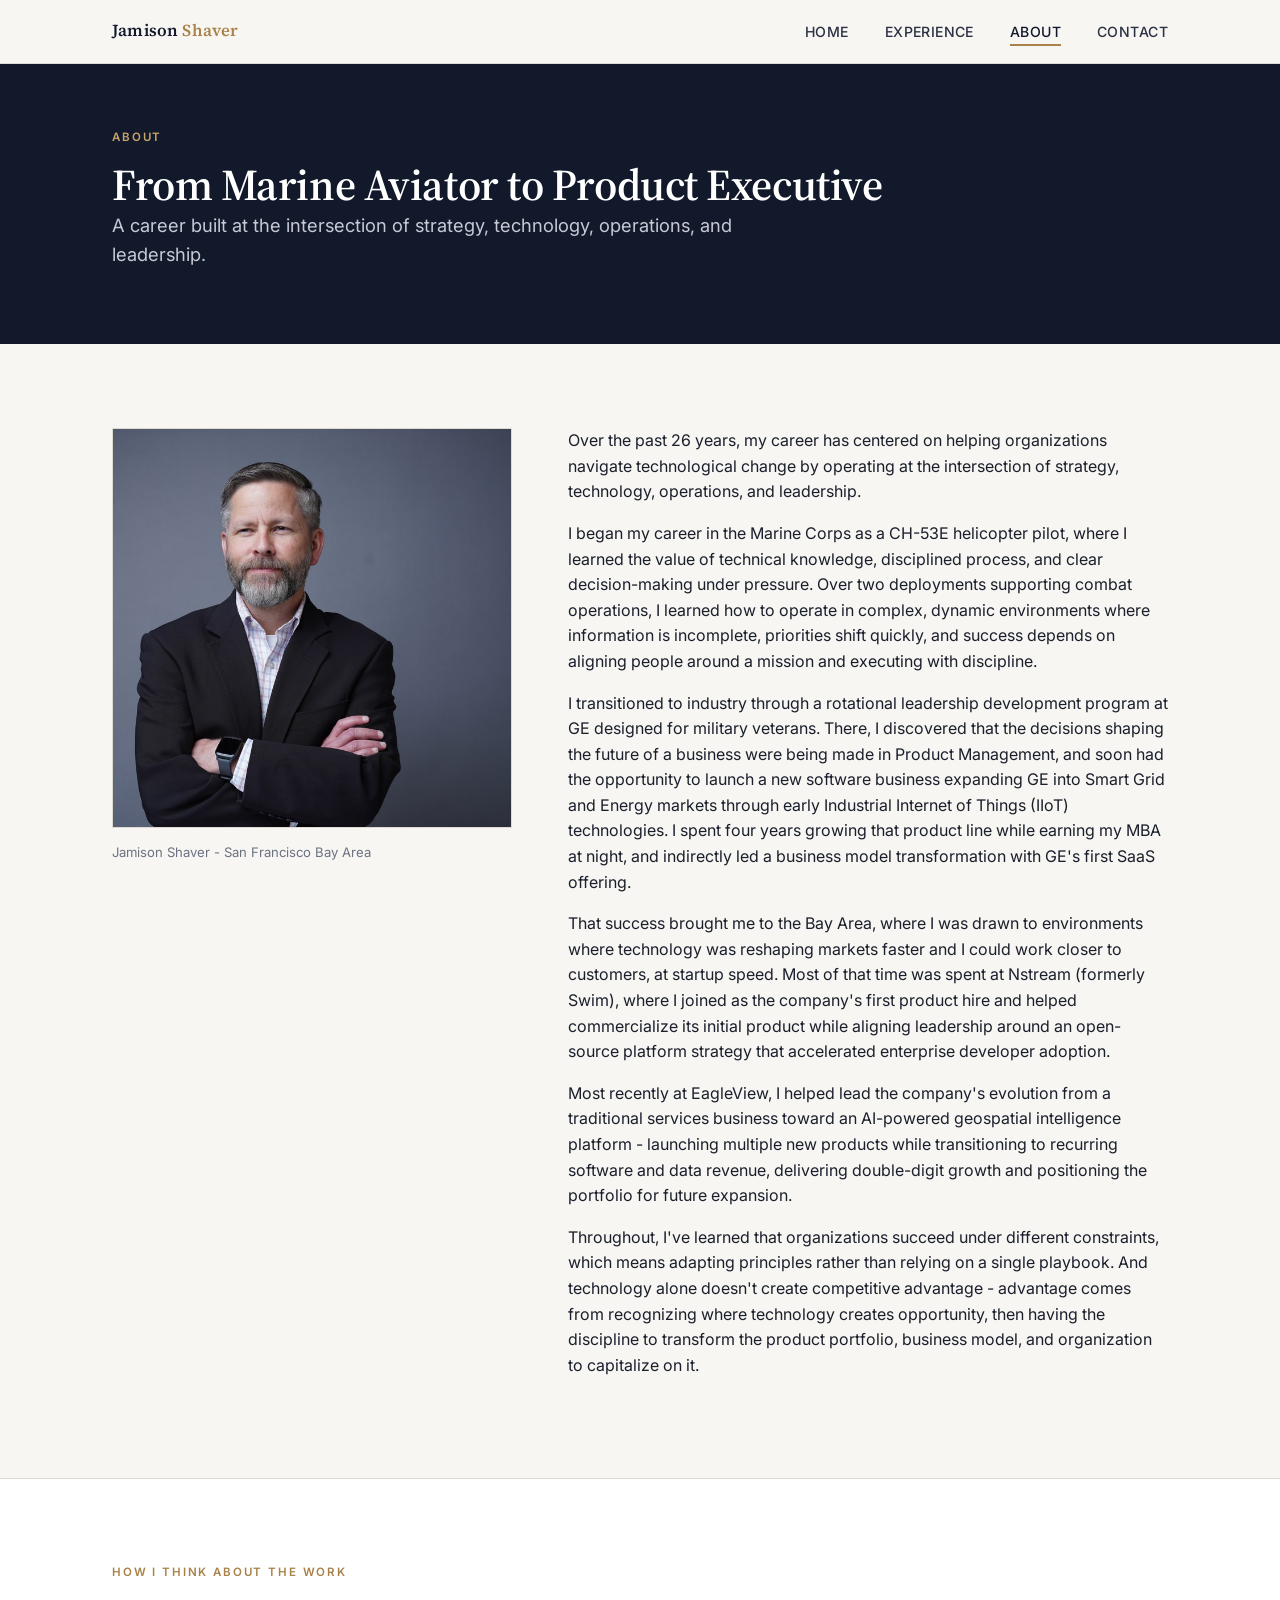
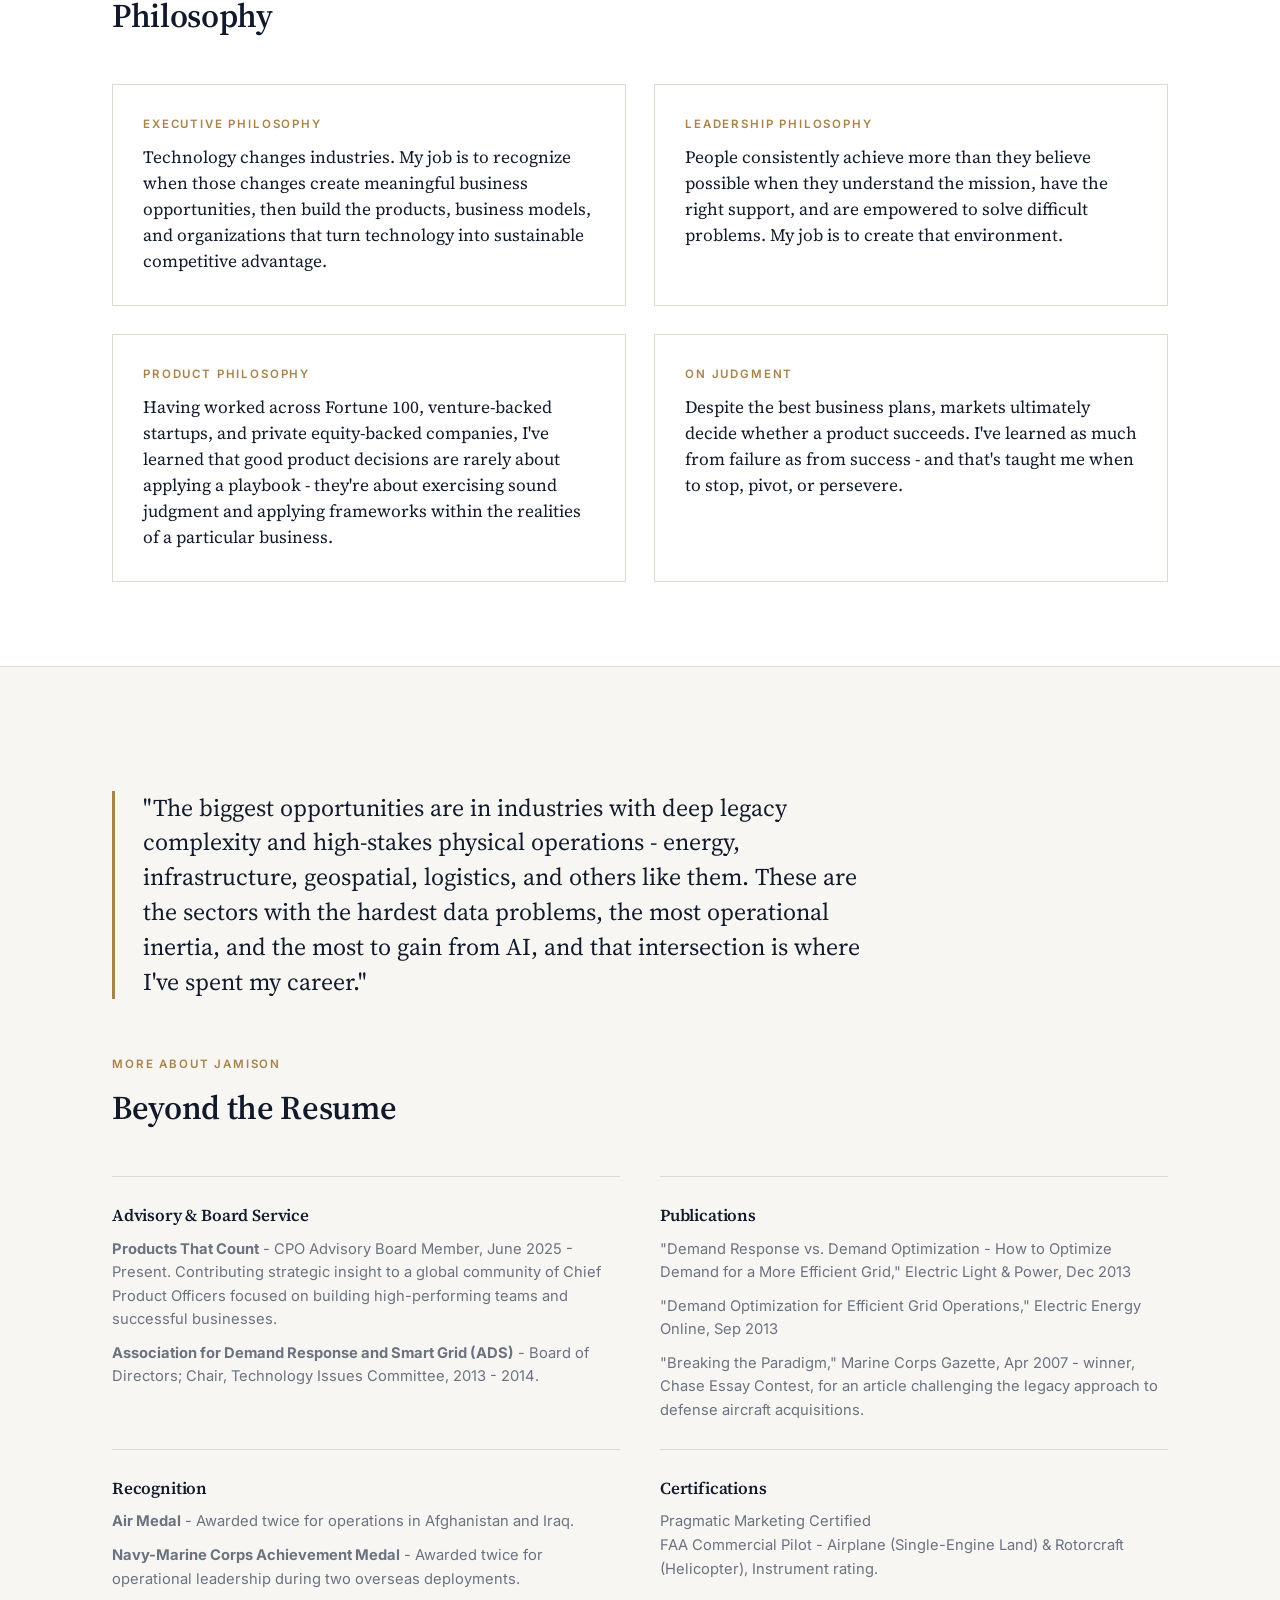
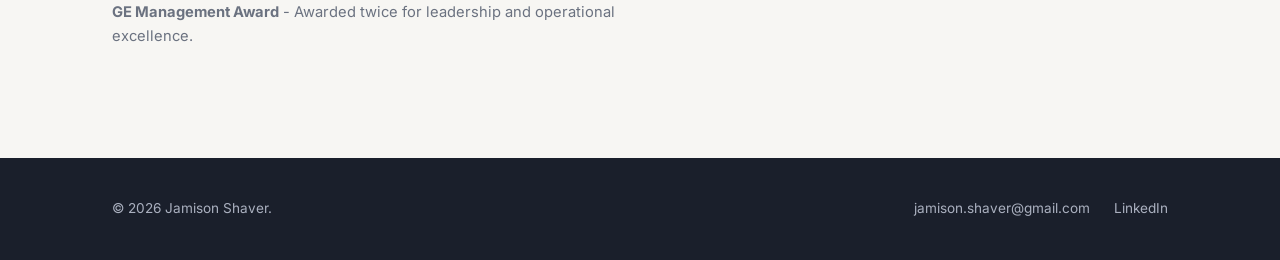
==== about.html @ fdc3ffa1 "Content fixes: publications spacing, recognition split, dash cleanup, mobile/tablet spacing" ====
<!DOCTYPE html>
<html lang="en">
<head>
<meta charset="UTF-8" />
<meta name="viewport" content="width=device-width, initial-scale=1.0" />
<title>About - Jamison Shaver</title>
<meta name="description" content="From Marine Aviator to Product Executive - Jamison Shaver's approach to leadership, product, and navigating technology-driven change." />
<link rel="preconnect" href="https://fonts.googleapis.com">
<link rel="preconnect" href="https://fonts.gstatic.com" crossorigin>
<link href="https://fonts.googleapis.com/css2?family=Inter:wght@400;500;600;700&family=Source+Serif+4:wght@500;600;700&display=swap" rel="stylesheet">
<link rel="stylesheet" href="assets/css/style.css?v=11" />
<link rel="icon" type="image/svg+xml" href="assets/img/favicon.svg" />
<meta property="og:title" content="About - Jamison Shaver" />
<meta property="og:description" content="From Marine Aviator to Product Executive - Jamison Shaver's approach to leadership, product, and navigating technology-driven change." />
<meta property="og:image" content="assets/img/headshot-square.jpg" />
<meta property="og:type" content="website" />
<style>
  .about-grid { display: grid; grid-template-columns: 0.8fr 1.2fr; gap: 56px; align-items: start; }
  .about-photo img { border: 1px solid var(--line); }
  .about-photo .cap { font-size: 0.82rem; color: var(--muted); margin-top: 14px; }
  @media (max-width: 880px) {
    .about-grid { grid-template-columns: 1fr; gap: 32px; }
    .about-photo { max-width: 320px; margin: 0 auto; }
  }
</style>
</head>
<body>

<header class="site-header">
  <nav class="nav">
    <a class="nav-brand" href="index.html">Jamison <span>Shaver</span></a>
    <ul class="nav-links">
      <li><a href="index.html">Home</a></li>
      <li><a href="experience.html">Experience</a></li>
      <li><a href="about.html" class="active">About</a></li>
      <li><a href="contact.html">Contact</a></li>
    </ul>
    <button class="nav-toggle" aria-label="Toggle menu"><span></span><span></span><span></span></button>
  </nav>
</header>

<section class="page-hero">
  <div class="wrap">
    <span class="eyebrow">About</span>
    <h1>From Marine Aviator to Product Executive</h1>
    <p class="lede">A career built at the intersection of strategy, technology, operations, and leadership.</p>
  </div>
</section>

<section>
  <div class="wrap">
    <div class="about-grid">
      <div class="about-photo">
        <img src="assets/img/headshot-square.jpg" alt="Portrait of Jamison Shaver" />
        <p class="cap">Jamison Shaver - San Francisco Bay Area</p>
      </div>
      <div class="prose">
        <p>Over the past 26 years, my career has centered on helping organizations navigate technological change by operating at the intersection of strategy, technology, operations, and leadership.</p>
        <p>I began my career in the Marine Corps as a CH-53E helicopter pilot, where I learned the value of technical knowledge, disciplined process, and clear decision-making under pressure. Over two deployments supporting combat operations, I learned how to operate in complex, dynamic environments where information is incomplete, priorities shift quickly, and success depends on aligning people around a mission and executing with discipline.</p>
        <p>I transitioned to industry through a rotational leadership development program at GE designed for military veterans. There, I discovered that the decisions shaping the future of a business were being made in Product Management, and soon had the opportunity to launch a new software business expanding GE into Smart Grid and Energy markets through early Industrial Internet of Things (IIoT) technologies. I spent four years growing that product line while earning my MBA at night, and indirectly led a business model transformation with GE's first SaaS offering.</p>
        <p>That success brought me to the Bay Area, where I was drawn to environments where technology was reshaping markets faster and I could work closer to customers, at startup speed. Most of that time was spent at Nstream (formerly Swim), where I joined as the company's first product hire and helped commercialize its initial product while aligning leadership around an open-source platform strategy that accelerated enterprise developer adoption.</p>
        <p>Most recently at EagleView, I helped lead the company's evolution from a traditional services business toward an AI-powered geospatial intelligence platform - launching multiple new products while transitioning to recurring software and data revenue, delivering double-digit growth and positioning the portfolio for future expansion.</p>
        <p>Throughout, I've learned that organizations succeed under different constraints, which means adapting principles rather than relying on a single playbook. And technology alone doesn't create competitive advantage - advantage comes from recognizing where technology creates opportunity, then having the discipline to transform the product portfolio, business model, and organization to capitalize on it.</p>
      </div>
    </div>
  </div>
</section>

<section class="section-alt">
  <div class="wrap">
    <div class="section-head">
      <span class="eyebrow">How I Think About the Work</span>
      <h2>Philosophy</h2>
    </div>
    <div class="philosophy-grid">
      <div class="phil-card">
        <span class="eyebrow">Executive Philosophy</span>
        <p>Technology changes industries. My job is to recognize when those changes create meaningful business opportunities, then build the products, business models, and organizations that turn technology into sustainable competitive advantage.</p>
      </div>
      <div class="phil-card">
        <span class="eyebrow">Leadership Philosophy</span>
        <p>People consistently achieve more than they believe possible when they understand the mission, have the right support, and are empowered to solve difficult problems. My job is to create that environment.</p>
      </div>
      <div class="phil-card">
        <span class="eyebrow">Product Philosophy</span>
        <p>Having worked across Fortune 100, venture-backed startups, and private equity-backed companies, I've learned that good product decisions are rarely about applying a playbook - they're about exercising sound judgment and applying frameworks within the realities of a particular business.</p>
      </div>
      <div class="phil-card">
        <span class="eyebrow">On Judgment</span>
        <p>Despite the best business plans, markets ultimately decide whether a product succeeds. I've learned as much from failure as from success - and that's taught me when to stop, pivot, or persevere.</p>
      </div>
    </div>
  </div>
</section>

<section>
  <div class="wrap">
    <div class="pull-quote">
      "The biggest opportunities are in industries with deep legacy complexity and high-stakes physical operations - energy, infrastructure, geospatial, logistics, and others like them. These are the sectors with the hardest data problems, the most operational inertia, and the most to gain from AI, and that intersection is where I've spent my career."
    </div>

    <div class="section-head" style="margin-top: 56px;">
      <span class="eyebrow">More About Jamison</span>
      <h2>Beyond the Resume</h2>
    </div>
    <div class="beyond-grid">
      <div class="beyond-item">
        <h4>Advisory &amp; Board Service</h4>
        <p><strong>Products That Count</strong> - CPO Advisory Board Member, June 2025 - Present. Contributing strategic insight to a global community of Chief Product Officers focused on building high-performing teams and successful businesses.</p>
        <p><strong>Association for Demand Response and Smart Grid (ADS)</strong> - Board of Directors; Chair, Technology Issues Committee, 2013 - 2014.</p>
      </div>
      <div class="beyond-item">
        <h4>Publications</h4>
        <p>"Demand Response vs. Demand Optimization - How to Optimize Demand for a More Efficient Grid," Electric Light &amp; Power, Dec 2013</p>
        <p>"Demand Optimization for Efficient Grid Operations," Electric Energy Online, Sep 2013</p>
        <p>"Breaking the Paradigm," Marine Corps Gazette, Apr 2007 - winner, Chase Essay Contest, for an article challenging the legacy approach to defense aircraft acquisitions.</p>
      </div>
      <div class="beyond-item">
        <h4>Recognition</h4>
        <p><strong>Air Medal</strong> - Awarded twice for operations in Afghanistan and Iraq.</p>
        <p><strong>Navy-Marine Corps Achievement Medal</strong> - Awarded twice for operational leadership during two overseas deployments.</p>
        <p><strong>GE Management Award</strong> - Awarded twice for leadership and operational excellence.</p>
      </div>
      <div class="beyond-item">
        <h4>Certifications</h4>
        <p>Pragmatic Marketing Certified<br/>FAA Commercial Pilot - Airplane (Single-Engine Land) &amp; Rotorcraft (Helicopter), Instrument rating.</p>
      </div>
    </div>
  </div>
</section>

<footer>
  <div class="wrap footer-row">
    <div>© 2026 Jamison Shaver.</div>
    <div class="footer-links">
      <a href="mailto:jamison.shaver@gmail.com">jamison.shaver@gmail.com</a>
      <a href="https://www.linkedin.com/in/jamisonshaver/" target="_blank" rel="noopener">LinkedIn</a>
    </div>
  </div>
</footer>

<script src="assets/js/main.js"></script>
</body>
</html>
---- assets/css/style.css ----
/* ===========================================================
   Jamison Shaver — Executive Site
   Style: executive minimal — navy/charcoal, gold accent
   =========================================================== */

:root {
  --navy: #11192b;
  --navy-2: #1b2640;
  --charcoal: #2b3142;
  --ink: #1a1f2b;
  --paper: #f7f6f3;
  --paper-2: #efede7;
  --line: #dedad2;
  --gold: #a9824a;
  --gold-light: #c9a36a;
  --muted: #6b7280;
  --white: #ffffff;

  --serif: "Source Serif 4", Georgia, "Times New Roman", serif;
  --sans: "Inter", -apple-system, BlinkMacSystemFont, "Segoe UI", Helvetica, Arial, sans-serif;

  --maxw: 1120px;
}

* { box-sizing: border-box; }
html { scroll-behavior: smooth; }

body {
  margin: 0;
  font-family: var(--sans);
  color: var(--ink);
  background: var(--paper);
  line-height: 1.6;
  -webkit-font-smoothing: antialiased;
}

img { max-width: 100%; display: block; }

a { color: inherit; text-decoration: none; }

.wrap {
  max-width: var(--maxw);
  margin: 0 auto;
  padding: 0 32px;
}

h1, h2, h3, h4 {
  font-family: var(--serif);
  font-weight: 600;
  margin: 0;
  letter-spacing: -0.01em;
  color: var(--navy);
}

h1 { font-size: clamp(2rem, 4.2vw, 2.75rem); line-height: 1.15; }
h2 { font-size: clamp(1.6rem, 2.6vw, 2.1rem); line-height: 1.2; }
h3 { font-size: 1.25rem; line-height: 1.3; }

p { margin: 0 0 1em; color: var(--ink); }

.eyebrow {
  font-family: var(--sans);
  font-size: 0.72rem;
  letter-spacing: 0.16em;
  text-transform: uppercase;
  color: var(--gold);
  font-weight: 600;
  margin-bottom: 14px;
  display: block;
}

.lede {
  font-size: 1.15rem;
  color: var(--muted);
  max-width: 640px;
}

/* ---------- Header / Nav ---------- */
.site-header {
  position: sticky;
  top: 0;
  z-index: 50;
  background: rgba(247, 246, 243, 0.92);
  backdrop-filter: saturate(180%) blur(10px);
  border-bottom: 1px solid var(--line);
}

.nav {
  display: flex;
  align-items: center;
  justify-content: space-between;
  padding: 18px 32px;
  max-width: var(--maxw);
  margin: 0 auto;
}

.nav-brand {
  font-family: var(--serif);
  font-weight: 600;
  font-size: 1.05rem;
  color: var(--navy);
  letter-spacing: 0.01em;
}

.nav-brand span { color: var(--gold); }

.nav-links {
  display: flex;
  gap: 36px;
  list-style: none;
  margin: 0;
  padding: 0;
}

.nav-links a {
  font-size: 0.88rem;
  letter-spacing: 0.03em;
  text-transform: uppercase;
  color: var(--charcoal);
  font-weight: 500;
  padding-bottom: 4px;
  border-bottom: 2px solid transparent;
  transition: border-color 0.2s, color 0.2s;
}

.nav-links a:hover,
.nav-links a.active {
  color: var(--navy);
  border-bottom-color: var(--gold);
}

.nav-toggle {
  display: none;
  background: none;
  border: none;
  cursor: pointer;
  padding: 6px;
}
.nav-toggle span {
  display: block;
  width: 22px;
  height: 2px;
  background: var(--navy);
  margin: 5px 0;
}

/* ---------- Buttons ---------- */
.btn {
  display: inline-flex;
  align-items: center;
  gap: 8px;
  padding: 13px 26px;
  font-size: 0.88rem;
  font-weight: 600;
  letter-spacing: 0.02em;
  border-radius: 2px;
  border: 1px solid transparent;
  cursor: pointer;
  transition: all 0.2s ease;
}

.btn-primary {
  background: var(--navy);
  color: var(--white);
}
.btn-primary:hover { background: var(--gold); color: var(--navy); }

.btn-ghost {
  background: transparent;
  color: var(--navy);
  border-color: var(--navy);
}
.btn-ghost:hover { background: var(--navy); color: var(--white); }

/* on navy backgrounds (hero, contact-hero), ghost buttons need light text to stay readable */
.hero-copy .btn-ghost {
  color: var(--white);
  border-color: transparent;
}
.hero-copy .btn-ghost:hover {
  background: var(--gold);
  color: var(--navy);
  border-color: var(--gold);
}

.btn-row { display: flex; gap: 16px; flex-wrap: wrap; margin-top: 28px; }

/* ---------- Hero (home) ---------- */
.hero {
  background: var(--navy);
  color: var(--white);
  overflow: hidden;
  padding: 0;
}

.hero .wrap {
  display: grid;
  grid-template-columns: 1.1fr 0.9fr;
  align-items: start;
  gap: 40px;
  padding-top: 64px;
  padding-bottom: 0;
}

.hero-copy h1 { color: var(--white); }
.hero-copy .eyebrow {
  color: var(--gold-light);
  font-size: 1.15rem;
  letter-spacing: 0.2em;
  font-weight: 700;
  padding-bottom: 16px;
  margin-bottom: 20px;
  border-bottom: 3px solid var(--gold);
  display: inline-block;
}
.hero-copy .lede { color: #c7cad6; }

.hero-title-line {
  font-family: var(--sans);
  font-size: 1.05rem;
  font-weight: 500;
  color: #dfe1e8;
  margin-top: 16px;
  margin-bottom: 22px;
}

.hero-photo {
  text-align: center;
  position: relative;
}
.hero-photo img {
  margin: 0 auto;
  max-height: 560px;
  width: auto;
}

/* ---------- Stats band ---------- */
.stats-band {
  background: var(--paper-2);
  border-bottom: 1px solid var(--line);
}
.stats-grid {
  display: grid;
  grid-template-columns: repeat(4, 1fr);
  padding: 40px 0;
  gap: 24px;
}
.stat {
  text-align: center;
  padding: 0 12px;
  border-left: 1px solid var(--line);
}
.stat:first-child { border-left: none; }
.stat-num {
  font-family: var(--serif);
  font-size: 2rem;
  color: var(--navy);
  font-weight: 600;
}
.stat-label {
  font-size: 0.8rem;
  color: var(--muted);
  margin-top: 4px;
}

/* ---------- Sections ---------- */
section { padding: 84px 0; }
.section-tight { padding: 56px 0; }
.section-alt { background: var(--white); border-top: 1px solid var(--line); border-bottom: 1px solid var(--line); }

.section-head { max-width: 700px; margin-bottom: 48px; }

/* core strengths — bold tag boxes */
.tags {
  display: flex;
  flex-wrap: wrap;
  justify-content: center;
  gap: 14px;
  margin-top: 28px;
}
.tag {
  font-size: 0.85rem;
  font-weight: 600;
  letter-spacing: 0.03em;
  text-transform: uppercase;
  color: var(--navy);
  background: var(--paper-2);
  padding: 13px 22px;
  border-radius: 3px;
  border-bottom: 3px solid var(--gold);
}

/* highlight cards */
.cards {
  display: grid;
  grid-template-columns: repeat(3, 1fr);
  gap: 28px;
}
.card {
  background: var(--white);
  border: 1px solid var(--line);
  padding: 32px 28px;
  border-top: 3px solid var(--gold);
}
.card .role-dates {
  font-size: 0.8rem;
  color: var(--muted);
  margin-bottom: 10px;
  letter-spacing: 0.02em;
}
.card h3 { margin-bottom: 6px; }
.card .company { color: var(--gold); font-weight: 600; font-size: 0.82rem; letter-spacing: 0.04em; text-transform: uppercase; margin-bottom: 14px; display: block;}
.card p:last-child { margin-bottom: 0; }
.card a.card-link { font-size: 0.84rem; font-weight: 600; color: var(--navy); display: inline-flex; gap: 6px; margin-top: 14px; }

/* ---------- Timeline (experience page) ---------- */
.timeline { position: relative; }
.tl-item {
  position: relative;
  padding: 0 0 56px 44px;
  border-left: 1px solid var(--line);
}
.tl-item:last-child { border-left: 1px solid transparent; padding-bottom: 0; }
.tl-dot {
  position: absolute;
  left: -6px;
  top: 4px;
  width: 11px;
  height: 11px;
  border-radius: 50%;
  background: var(--gold);
  border: 2px solid var(--paper);
}
.tl-org {
  font-family: var(--serif);
  font-size: 1.5rem;
  color: var(--navy);
  margin-bottom: 2px;
}
.tl-org-sub { color: var(--muted); font-size: 0.92rem; margin-bottom: 18px; }
.tl-role {
  display: flex;
  justify-content: space-between;
  align-items: baseline;
  flex-wrap: wrap;
  gap: 8px;
  margin-top: 18px;
  margin-bottom: 8px;
}
.tl-role:first-of-type { margin-top: 0; }
.tl-role h4 { font-family: var(--sans); font-weight: 600; font-size: 1.02rem; color: var(--ink); }
.tl-dates { font-size: 0.8rem; color: var(--muted); white-space: nowrap; }
.tl-role-desc { color: var(--muted); font-size: 0.95rem; margin-bottom: 10px; }
ul.tl-bullets { margin: 0 0 8px; padding-left: 20px; }
ul.tl-bullets li { margin-bottom: 7px; font-size: 0.96rem; color: var(--ink); }
ul.tl-bullets li::marker { color: var(--gold); }

/* education */
.edu-grid { display: grid; grid-template-columns: 1fr 1fr; gap: 28px; }
.edu-card {
  display: flex;
  align-items: flex-start;
  gap: 20px;
  padding: 26px 28px;
  background: var(--paper-2);
  border-left: 3px solid var(--gold);
}
.edu-badge {
  flex-shrink: 0;
  width: 52px;
  display: flex;
  align-items: flex-start;
  justify-content: center;
  padding-top: 2px;
}
.edu-badge img {
  width: 100%;
  max-height: 64px;
  object-fit: contain;
}
.edu-card h4 { font-family: var(--serif); font-size: 1.1rem; color: var(--navy); margin-bottom: 4px;}
.edu-card .edu-sub { font-size: 0.88rem; color: var(--muted); }

/* beyond the resume */
.beyond-grid {
  display: grid;
  grid-template-columns: 1fr 1fr;
  gap: 0 40px;
  margin-top: 8px;
}
.beyond-item {
  padding: 26px 0;
  border-top: 1px solid var(--line);
}
.beyond-item h4 {
  font-family: var(--serif);
  font-size: 1.05rem;
  color: var(--navy);
  margin-bottom: 8px;
}
.beyond-item p { font-size: 0.92rem; color: var(--muted); margin: 0 0 10px; }
.beyond-item p:last-child { margin-bottom: 0; }

/* ---------- About / philosophy ---------- */
.pull-quote {
  font-family: var(--serif);
  font-size: 1.5rem;
  line-height: 1.45;
  color: var(--navy);
  border-left: 3px solid var(--gold);
  padding-left: 28px;
  margin: 40px 0;
  max-width: 760px;
}

.philosophy-grid {
  display: grid;
  grid-template-columns: repeat(2, 1fr);
  gap: 28px;
}
.phil-card {
  background: var(--white);
  border: 1px solid var(--line);
  padding: 30px;
}
.phil-card .eyebrow { margin-bottom: 12px; }
.phil-card p { font-family: var(--serif); font-size: 1.08rem; color: var(--navy); margin: 0; line-height: 1.5; }

.prose { max-width: 720px; }
.prose p { color: var(--ink); font-size: 1rem; }

/* ---------- Contact ---------- */
.contact-hero {
  background: var(--navy);
  color: var(--white);
  text-align: center;
  padding: 64px 0 56px;
}
.contact-hero h1 { color: var(--white); }
.contact-hero .lede { color: #c7cad6; margin: 0 auto; }
.contact-methods {
  display: flex;
  justify-content: center;
  gap: 20px;
  margin-top: 36px;
  flex-wrap: wrap;
}
.contact-methods .btn-primary { background: var(--gold); color: var(--navy); }
.contact-methods .btn-primary:hover { background: var(--white); }
.contact-methods .btn-ghost { border-color: rgba(255,255,255,0.5); color: var(--white); }
.contact-methods .btn-ghost:hover { background: rgba(255,255,255,0.12); }

.contact-meta {
  display: flex;
  justify-content: center;
  gap: 48px;
  margin-top: 56px;
  flex-wrap: wrap;
  text-align: left;
}
.contact-meta-item .eyebrow { color: var(--gold-light); margin-bottom: 6px; }
.contact-meta-item p { color: #dfe1e8; margin: 0; font-size: 0.95rem; }
.contact-meta-item .meta-sub { color: #aab0bf; font-size: 0.85rem; margin-top: 2px; }

.contact-note {
  margin-top: 44px;
  max-width: 480px;
  margin-left: auto;
  margin-right: auto;
  font-size: 0.88rem;
  color: #aab0bf;
}

/* ---------- Footer ---------- */
footer {
  background: var(--ink);
  color: #aab0bf;
  padding: 40px 0;
}
.footer-row {
  display: flex;
  justify-content: space-between;
  align-items: center;
  flex-wrap: wrap;
  gap: 16px;
  font-size: 0.85rem;
}
.footer-links { display: flex; gap: 24px; }
.footer-links a:hover { color: var(--gold-light); }

/* ---------- Page hero (non-home pages) ---------- */
.page-hero {
  background: var(--navy);
  color: var(--white);
  padding: 64px 0 56px;
}
.page-hero h1 { color: var(--white); }
.page-hero .eyebrow { color: var(--gold-light); }
.page-hero .lede { color: #c7cad6; }

/* ---------- Responsive ---------- */
@media (max-width: 880px) {
  .hero .wrap { grid-template-columns: 1fr; padding-top: 48px; }
  .hero-photo { order: -1; max-width: 320px; margin: 0 auto; }
  .hero-photo img { max-height: 360px; }
  .stats-grid { grid-template-columns: repeat(2, 1fr); }
  .stat:nth-child(3) { border-left: none; }
  .cards { grid-template-columns: 1fr; }
  .philosophy-grid { grid-template-columns: 1fr; }
  .edu-grid { grid-template-columns: 1fr; }
  .strengths-list { grid-template-columns: 1fr; }
  .beyond-grid { grid-template-columns: 1fr; }
  .nav-links {
    position: absolute;
    top: 100%;
    left: 0;
    right: 0;
    background: var(--paper);
    flex-direction: column;
    gap: 0;
    box-shadow: 0 8px 16px -8px rgba(17, 25, 43, 0.18);
    display: none;
  }
  .nav-links.open { display: flex; }
  .nav-links a { padding: 16px 32px; border-bottom: 1px solid var(--line); width: 100%; }
  .nav-links a:last-child { border-bottom: none; }
  .nav-toggle { display: block; }
  section { padding: 56px 0; }
  .contact-hero { padding: 64px 0 88px; }
  .contact-meta { gap: 28px; }
}

@media (max-width: 600px) {
  .wrap { padding: 0 20px; }
  .nav { padding: 16px 20px; }
}
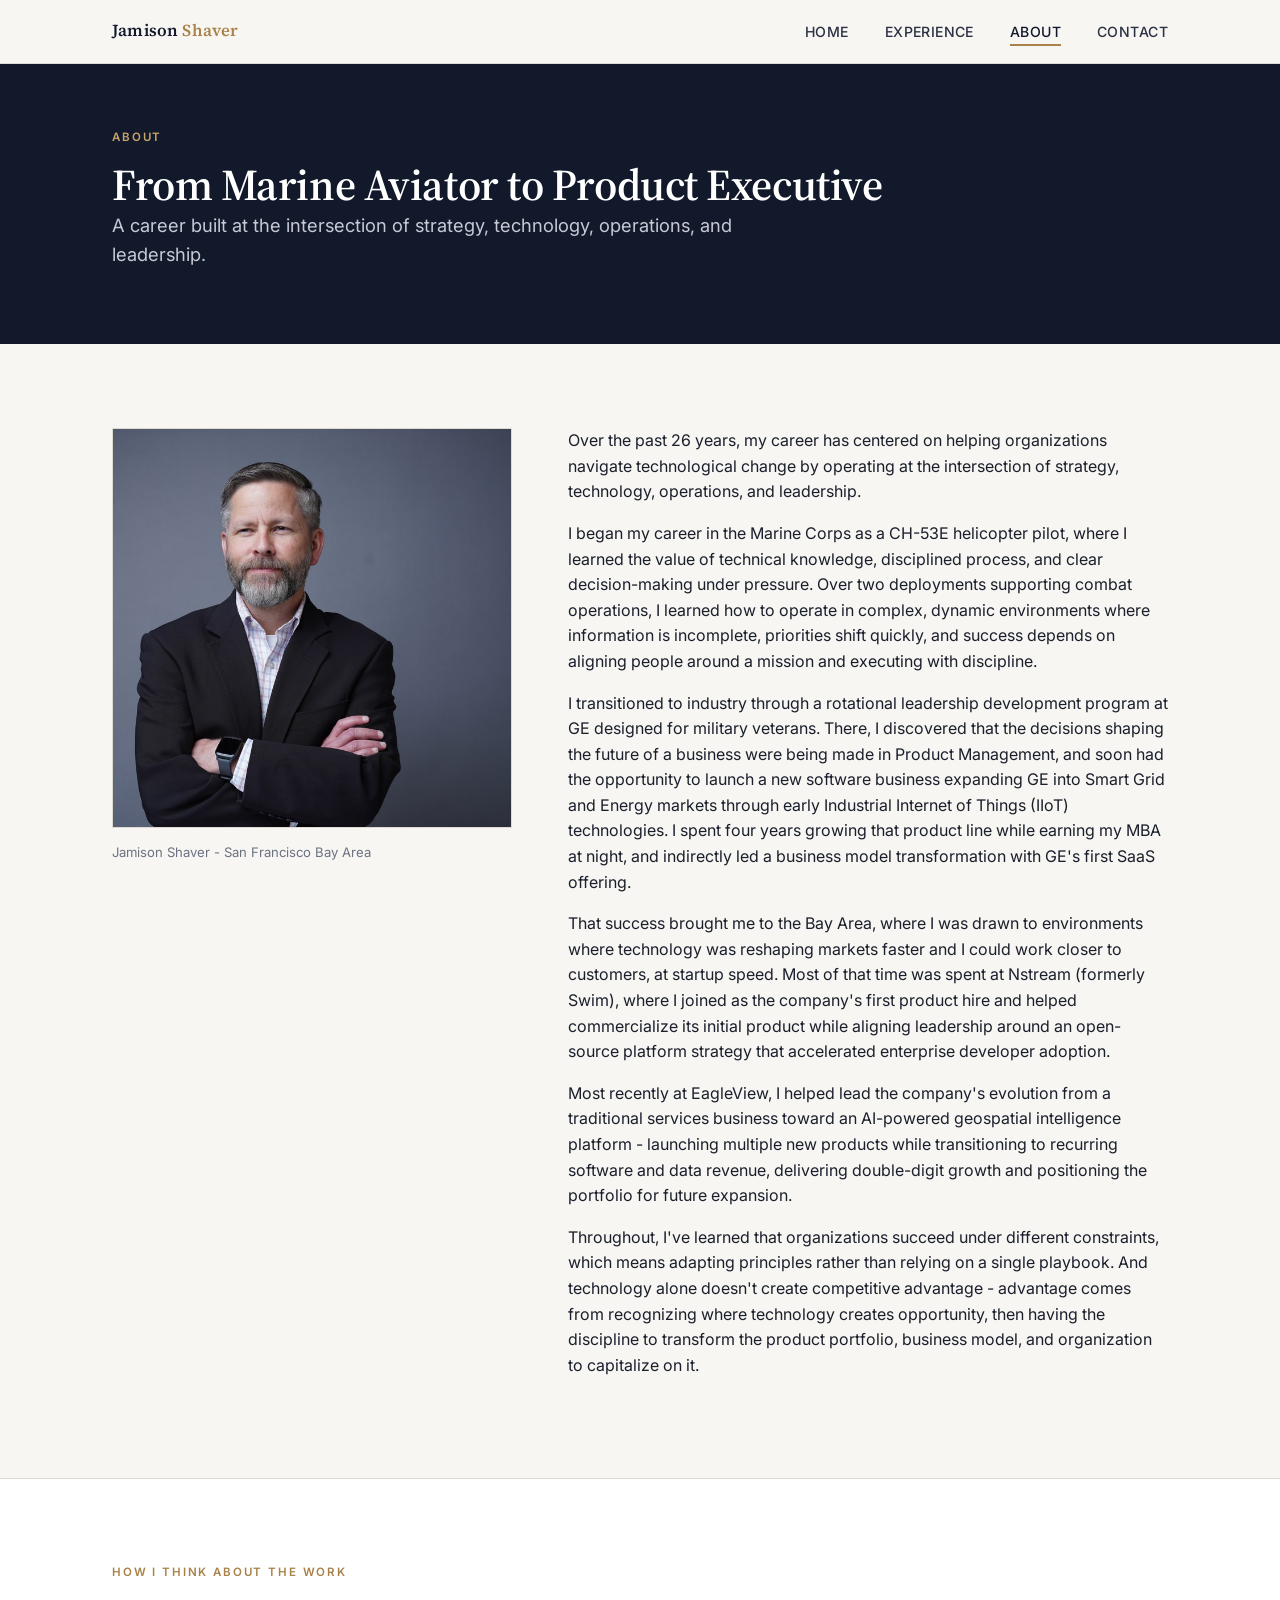
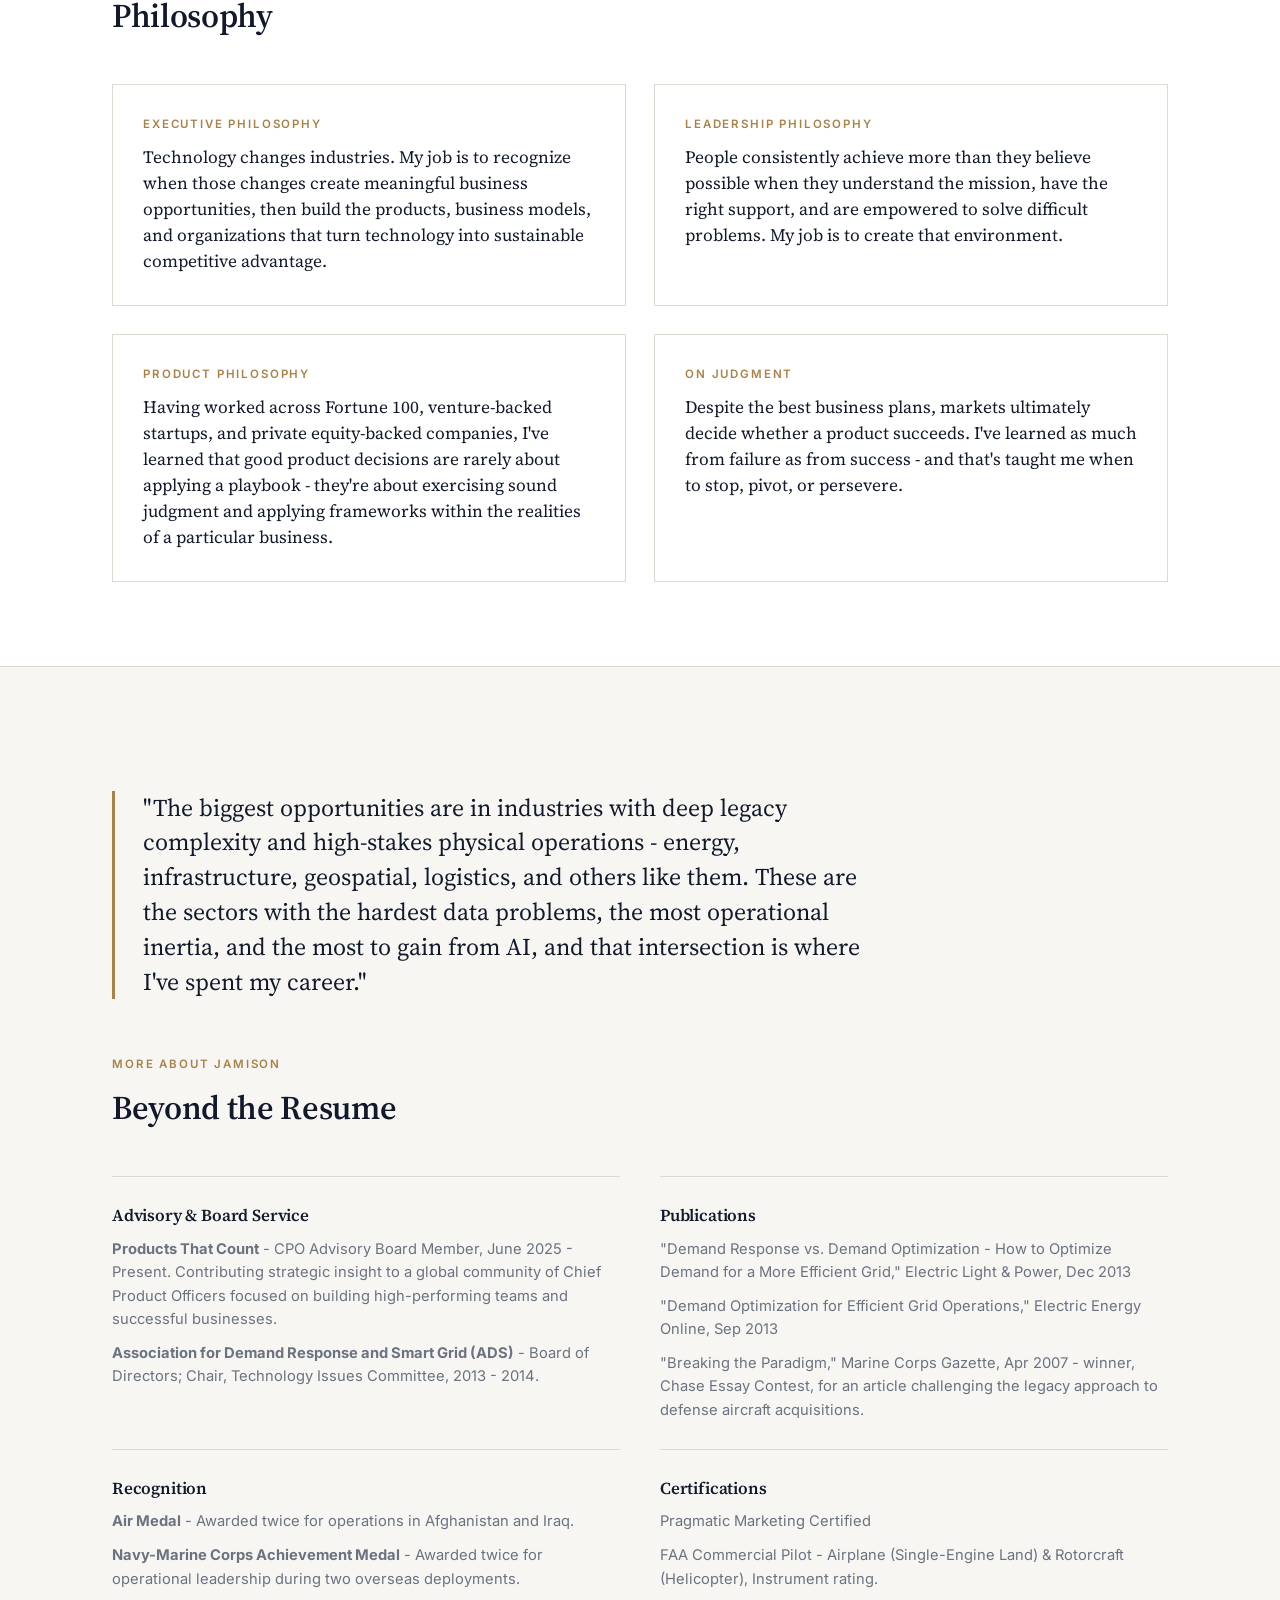
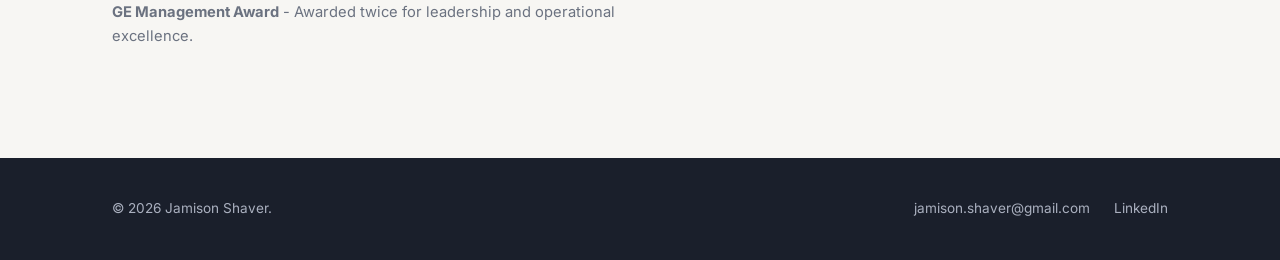
==== commit ab0a1dc7: "Content fixes: publications spacing, recognition split, dash cleanup, mobile/tablet spacing" ====
--- a/about.html
+++ b/about.html
@@ -123,7 +123,8 @@
       </div>
       <div class="beyond-item">
         <h4>Certifications</h4>
-        <p>Pragmatic Marketing Certified<br/>FAA Commercial Pilot - Airplane (Single-Engine Land) &amp; Rotorcraft (Helicopter), Instrument rating.</p>
+        <p>Pragmatic Marketing Certified</p>
+        <p>FAA Commercial Pilot - Airplane (Single-Engine Land) &amp; Rotorcraft (Helicopter), Instrument rating.</p>
       </div>
     </div>
   </div>
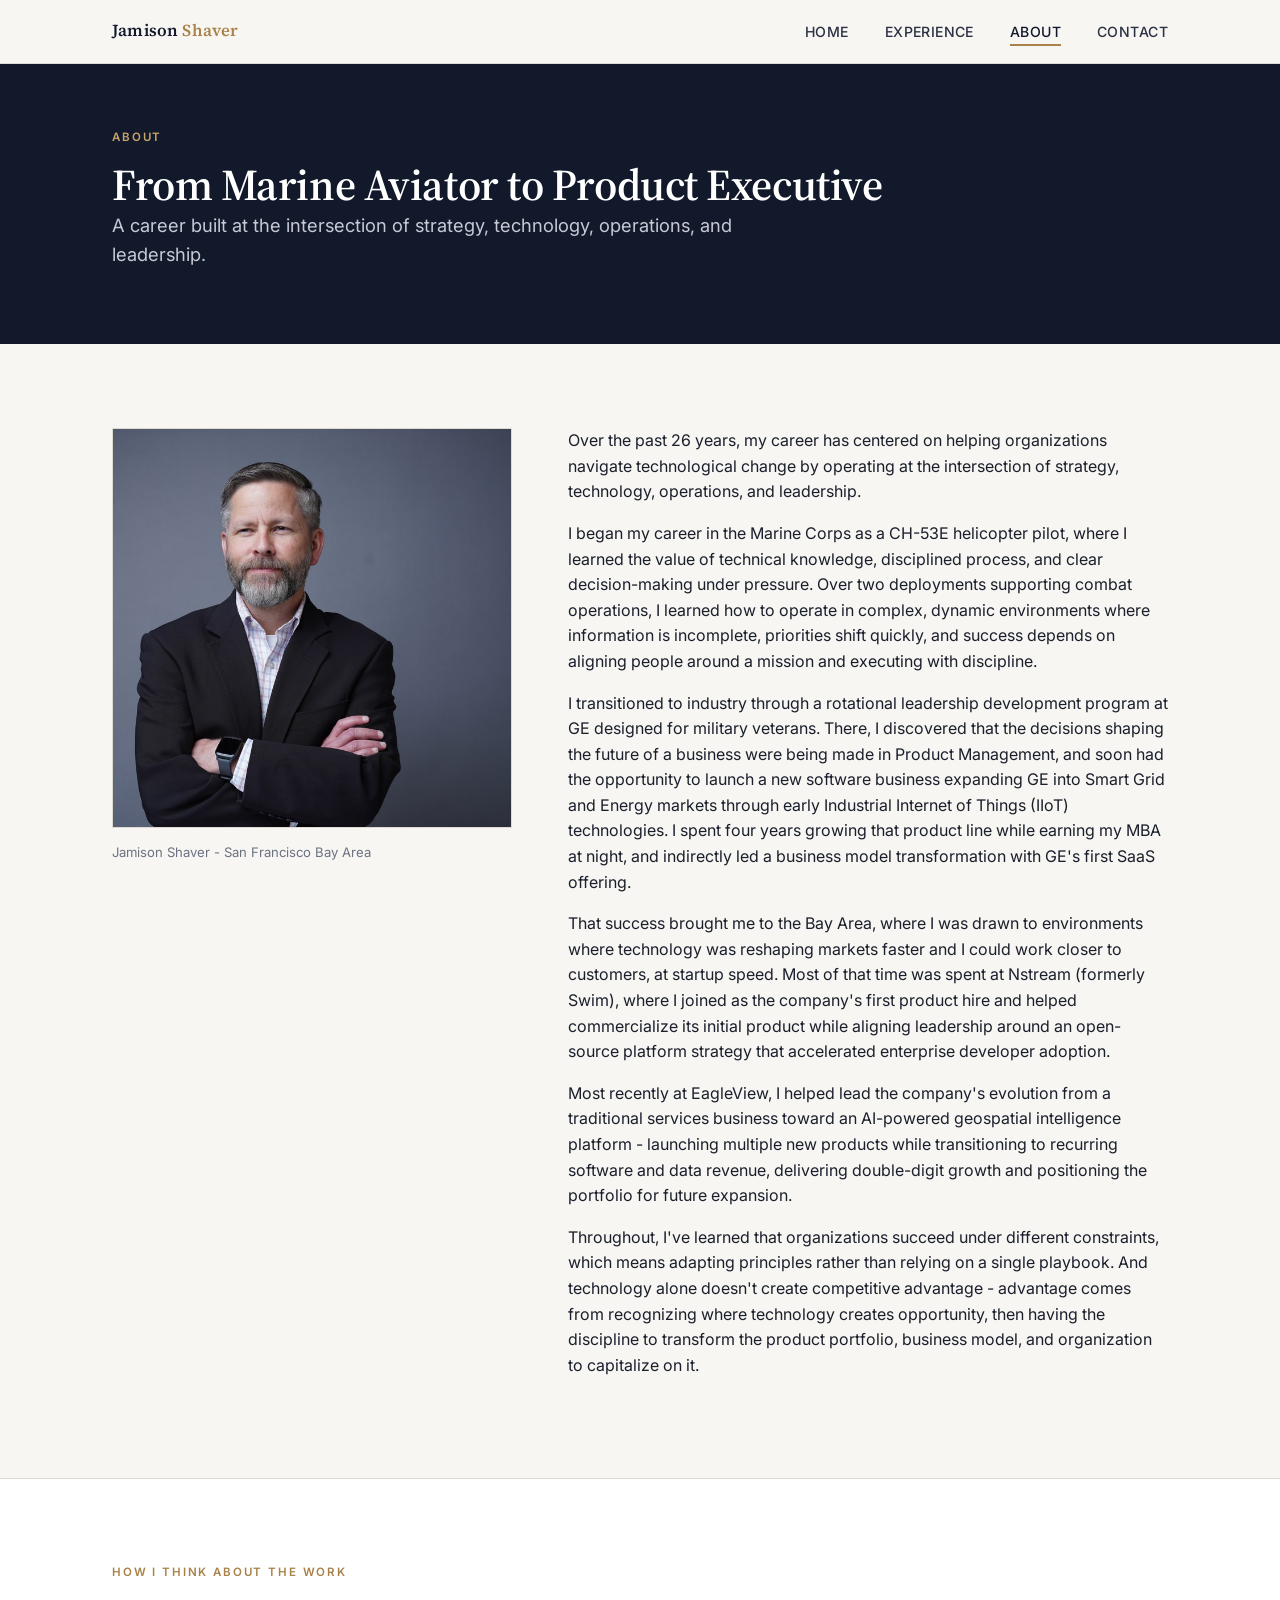
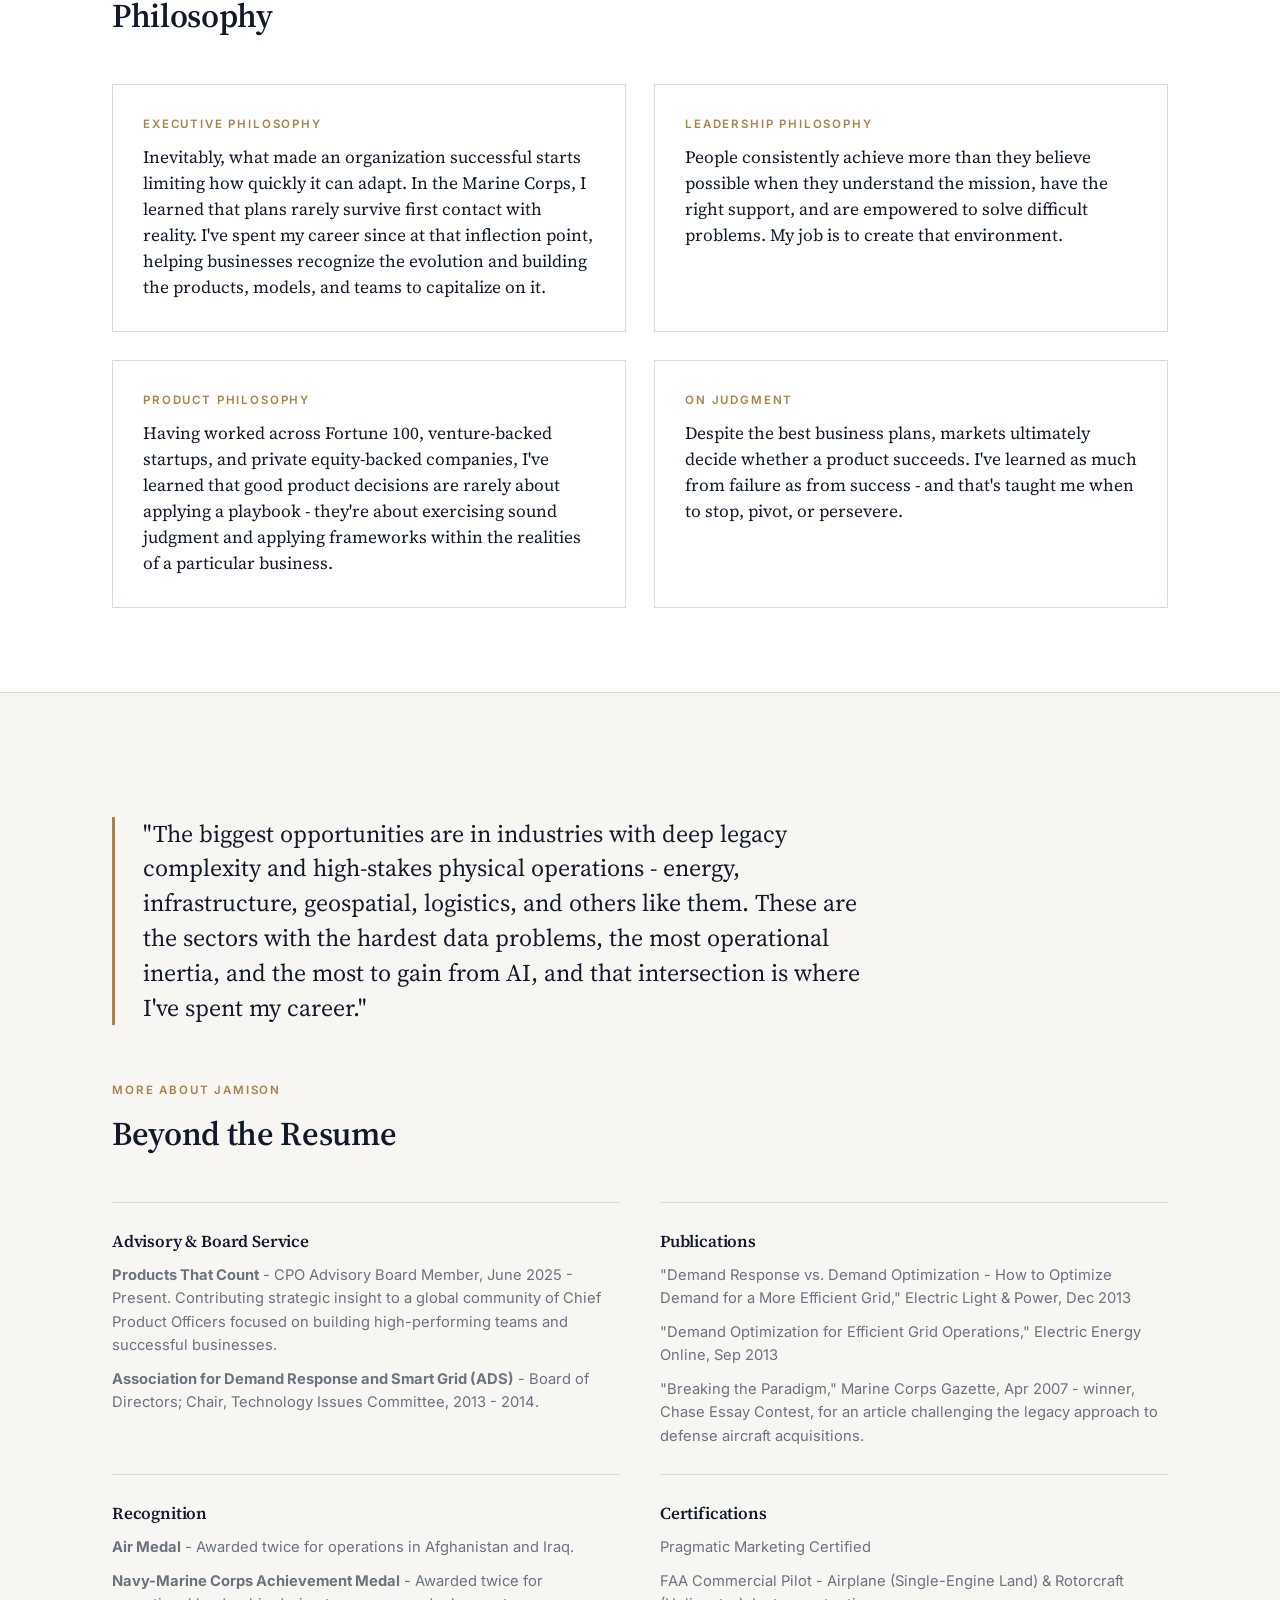
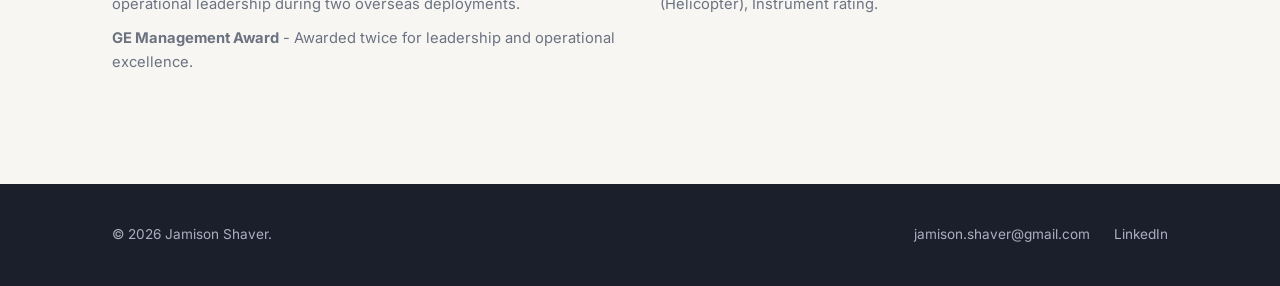
==== commit cf4f9016: "Minor site edits" ====
--- a/about.html
+++ b/about.html
@@ -75,7 +75,7 @@
     <div class="philosophy-grid">
       <div class="phil-card">
         <span class="eyebrow">Executive Philosophy</span>
-        <p>Technology changes industries. My job is to recognize when those changes create meaningful business opportunities, then build the products, business models, and organizations that turn technology into sustainable competitive advantage.</p>
+        <p>Inevitably, what made an organization successful starts limiting how quickly it can adapt. In the Marine Corps, I learned that plans rarely survive first contact with reality. I've spent my career since at that inflection point, helping businesses recognize the evolution and building the products, models, and teams to capitalize on it.</p>
       </div>
       <div class="phil-card">
         <span class="eyebrow">Leadership Philosophy</span>
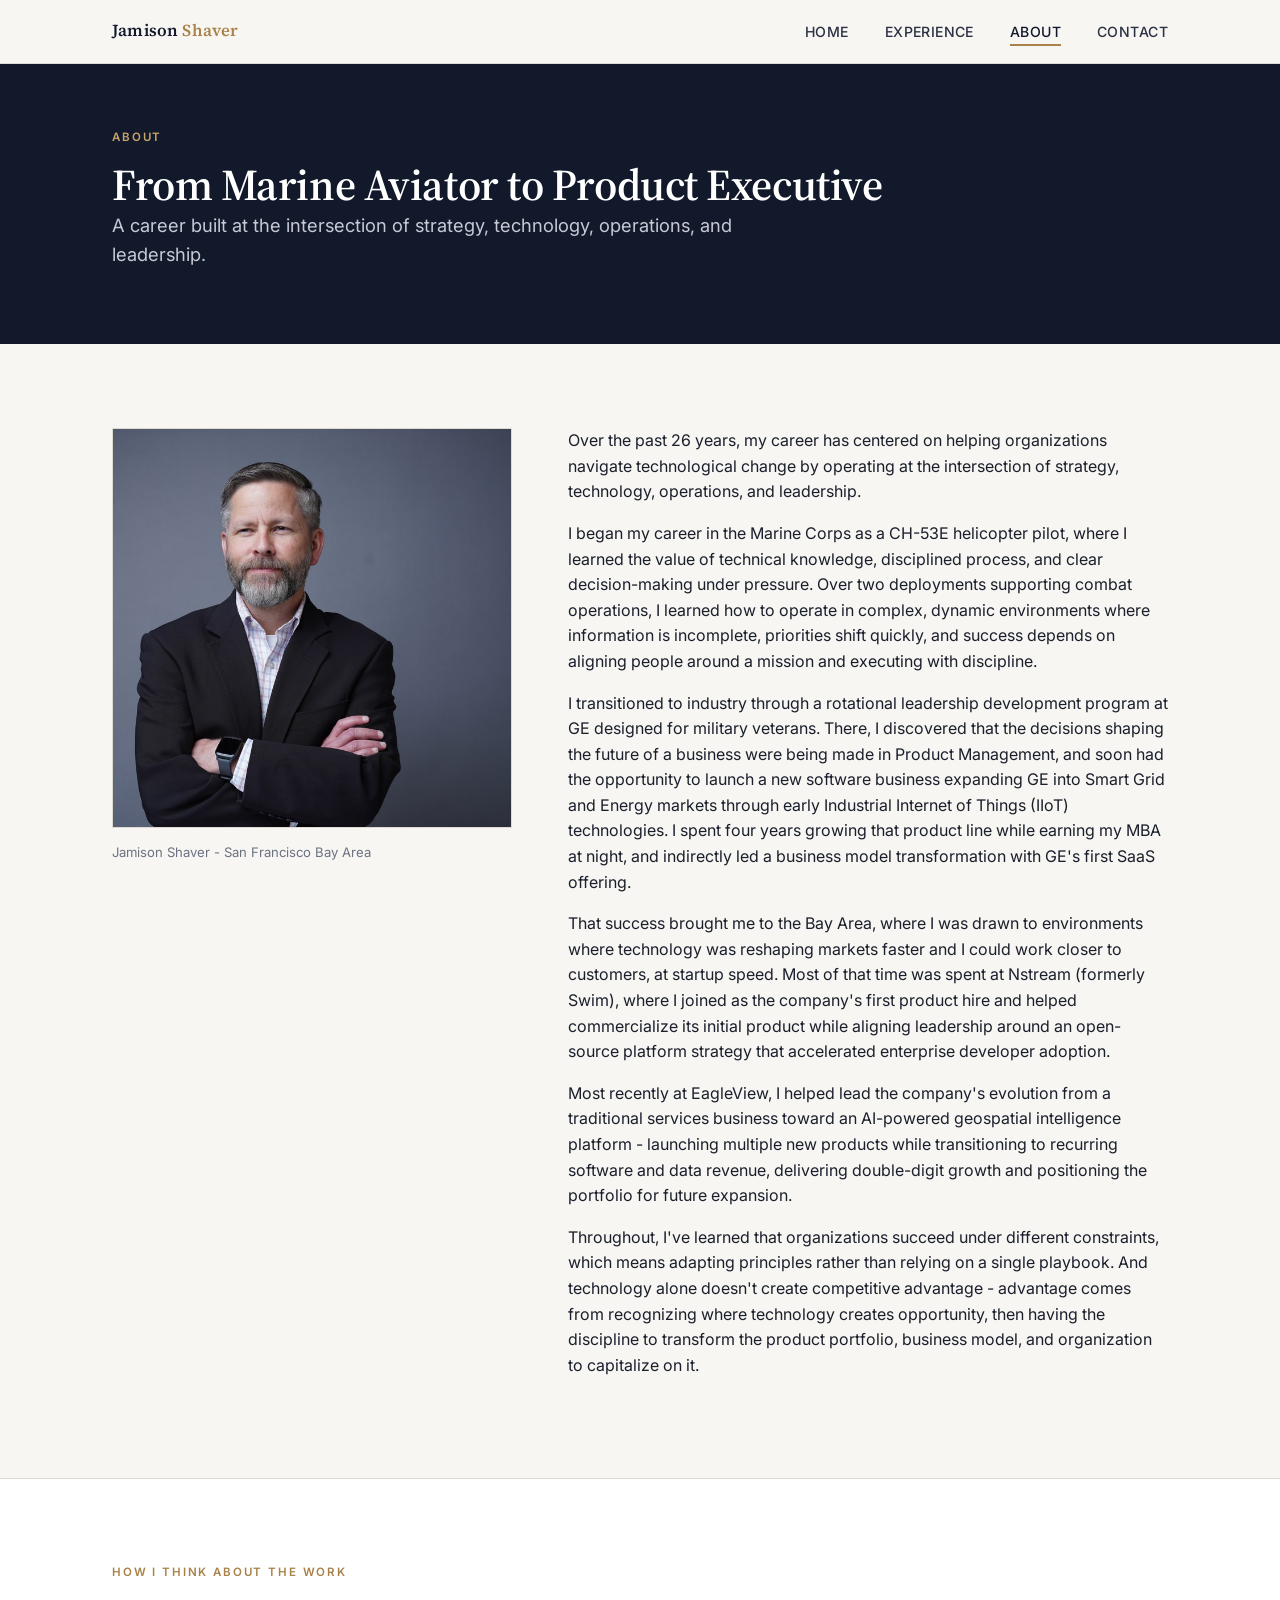
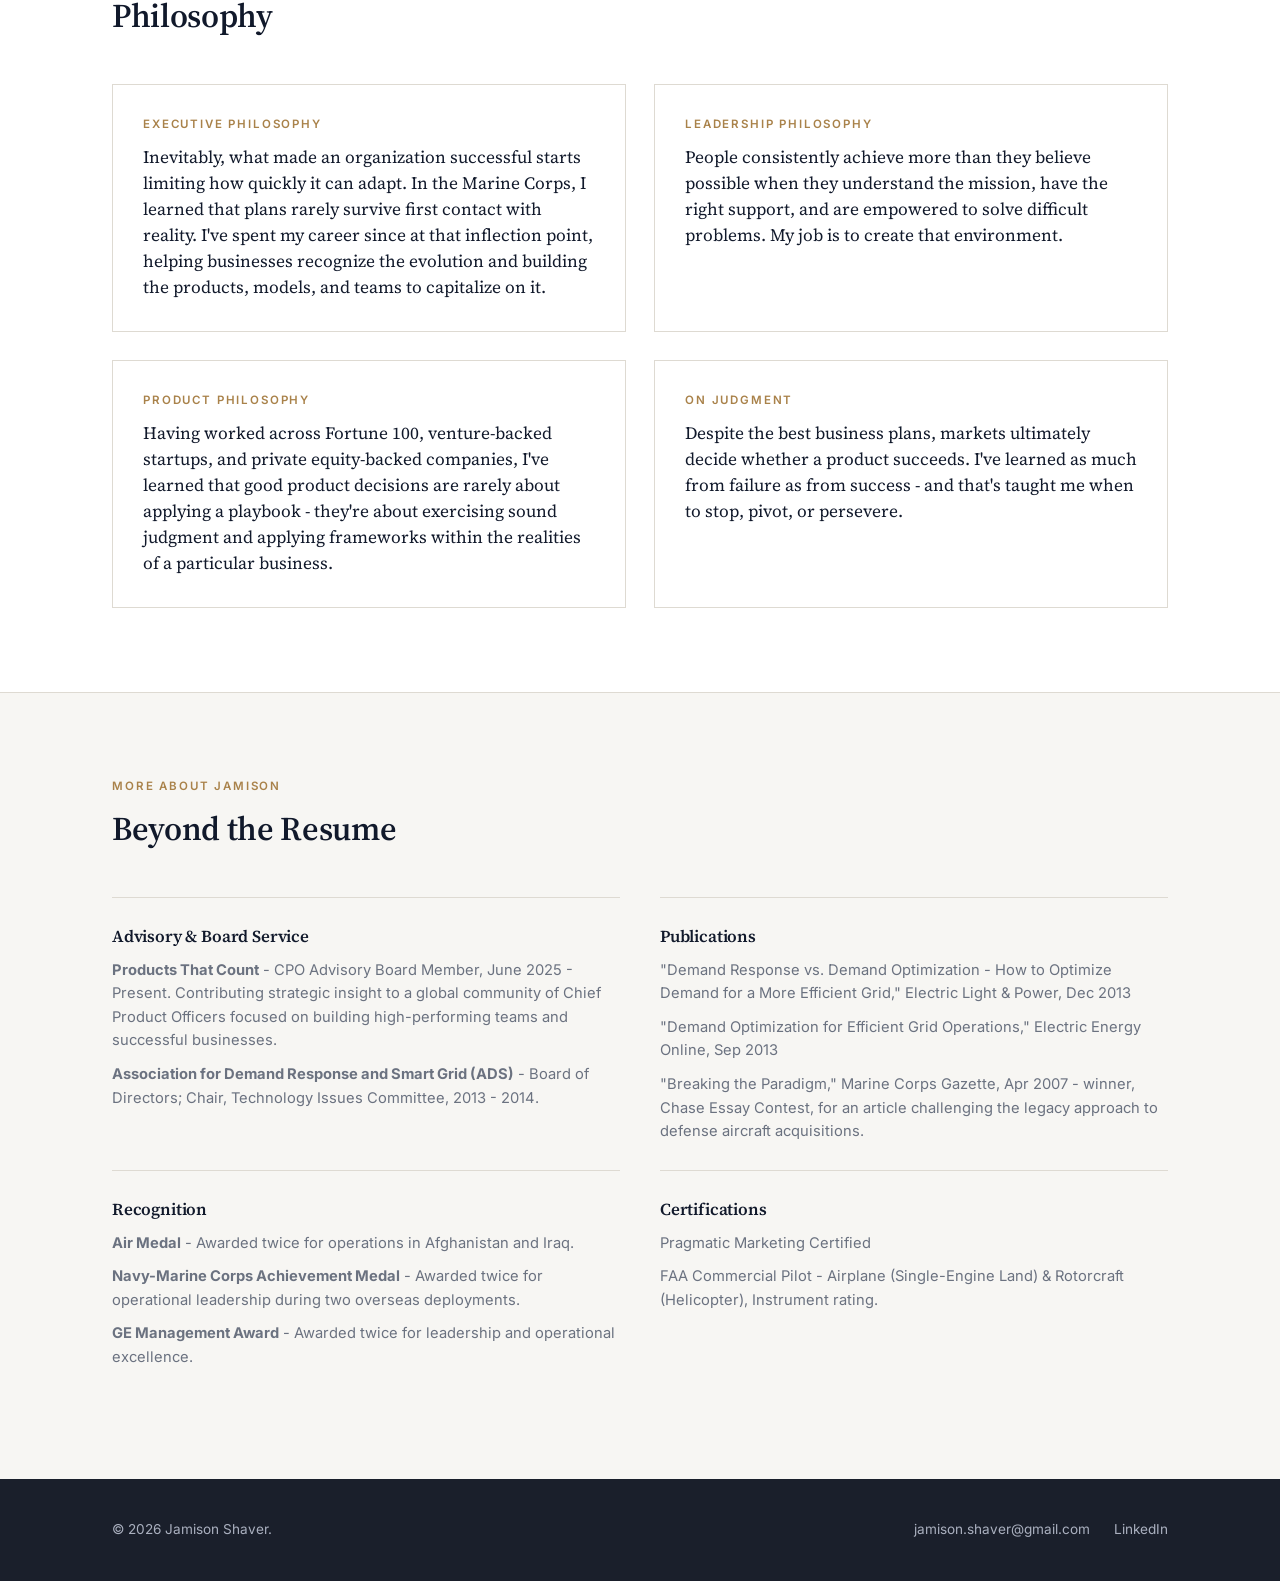
==== commit bcd5e6a7: "Reduce pull-quote size on mobile; remove pull-quote from About page" ====
--- a/about.html
+++ b/about.html
@@ -8,7 +8,7 @@
 <link rel="preconnect" href="https://fonts.googleapis.com">
 <link rel="preconnect" href="https://fonts.gstatic.com" crossorigin>
 <link href="https://fonts.googleapis.com/css2?family=Inter:wght@400;500;600;700&family=Source+Serif+4:wght@500;600;700&display=swap" rel="stylesheet">
-<link rel="stylesheet" href="assets/css/style.css?v=11" />
+<link rel="stylesheet" href="assets/css/style.css?v=12" />
 <link rel="icon" type="image/svg+xml" href="assets/img/favicon.svg" />
 <meta property="og:title" content="About - Jamison Shaver" />
 <meta property="og:description" content="From Marine Aviator to Product Executive - Jamison Shaver's approach to leadership, product, and navigating technology-driven change." />
@@ -95,11 +95,7 @@
 
 <section>
   <div class="wrap">
-    <div class="pull-quote">
-      "The biggest opportunities are in industries with deep legacy complexity and high-stakes physical operations - energy, infrastructure, geospatial, logistics, and others like them. These are the sectors with the hardest data problems, the most operational inertia, and the most to gain from AI, and that intersection is where I've spent my career."
-    </div>
-
-    <div class="section-head" style="margin-top: 56px;">
+    <div class="section-head">
       <span class="eyebrow">More About Jamison</span>
       <h2>Beyond the Resume</h2>
     </div>
--- a/assets/css/style.css
+++ b/assets/css/style.css
@@ -526,6 +526,7 @@
   .nav-links a:last-child { border-bottom: none; }
   .nav-toggle { display: block; }
   section { padding: 56px 0; }
+  .pull-quote { font-size: 1.1rem; }
   .contact-hero { padding: 64px 0 88px; }
   .contact-meta { gap: 28px; }
 }
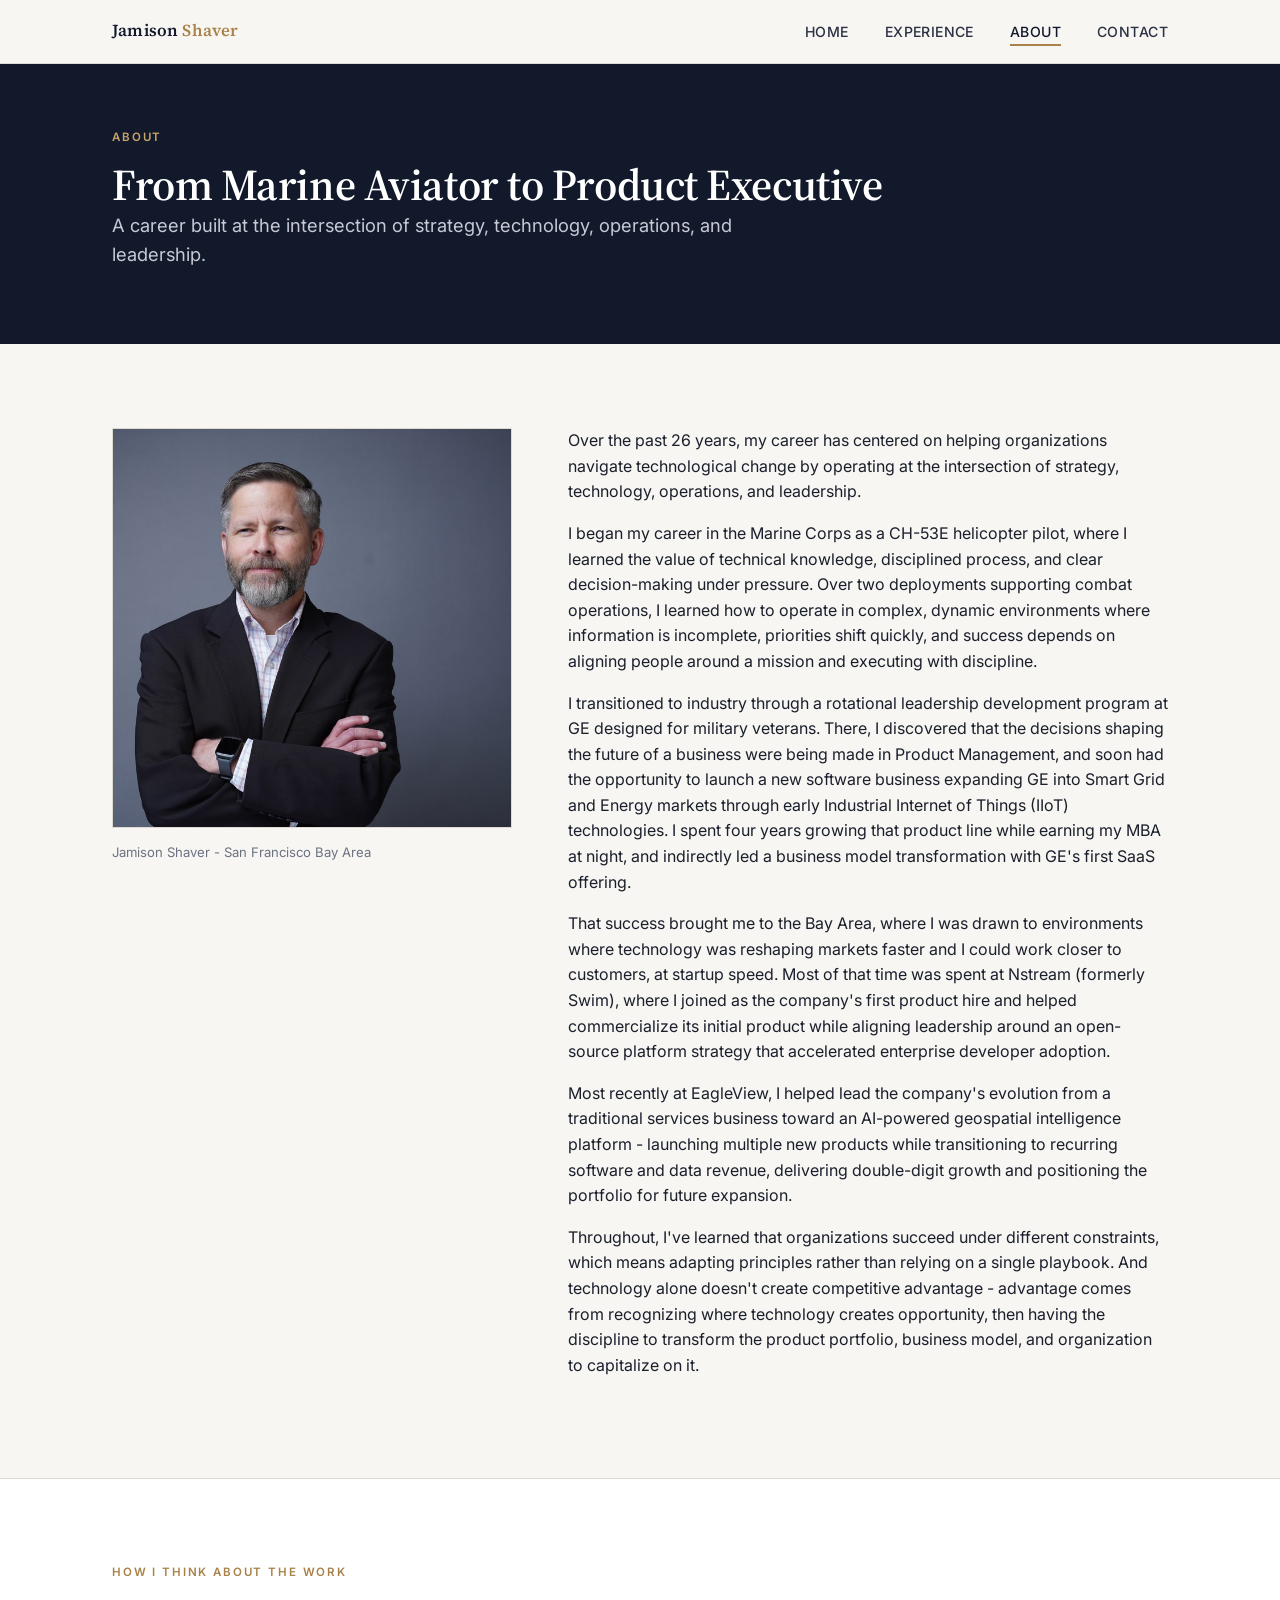
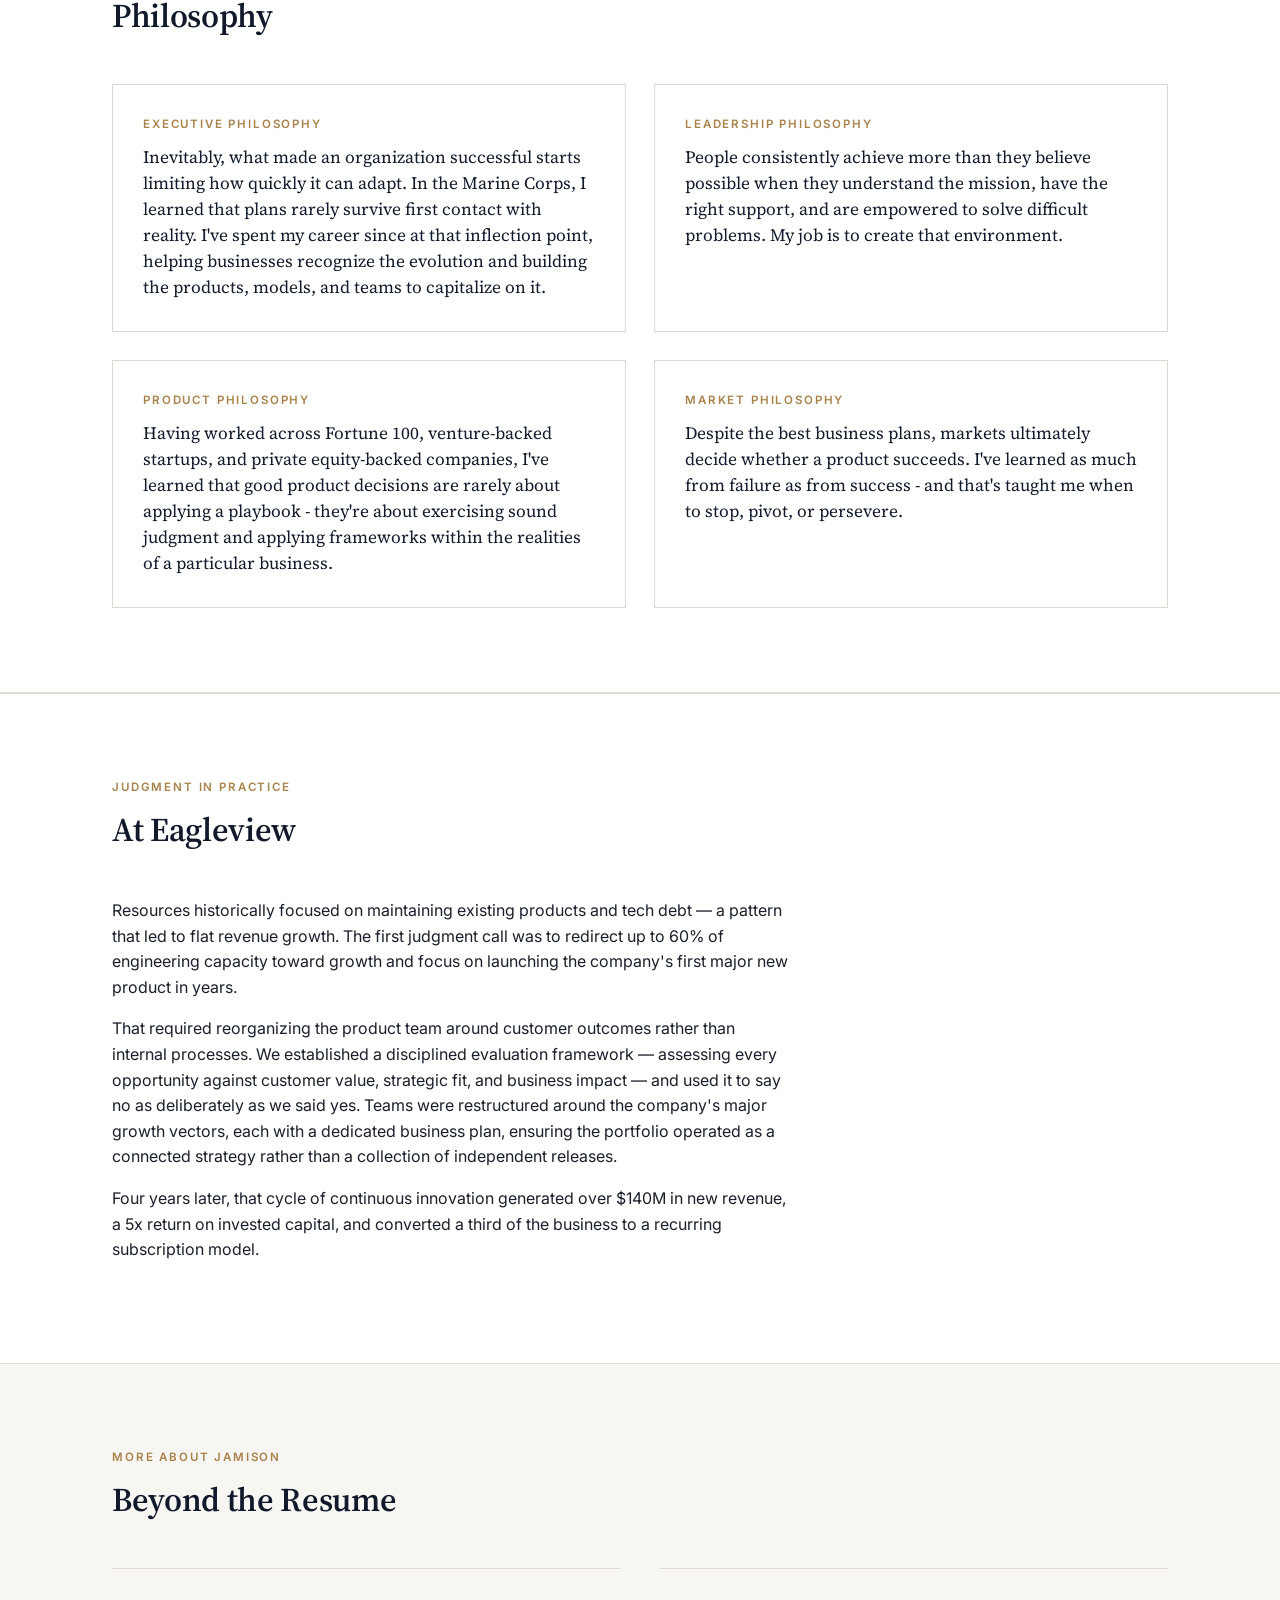
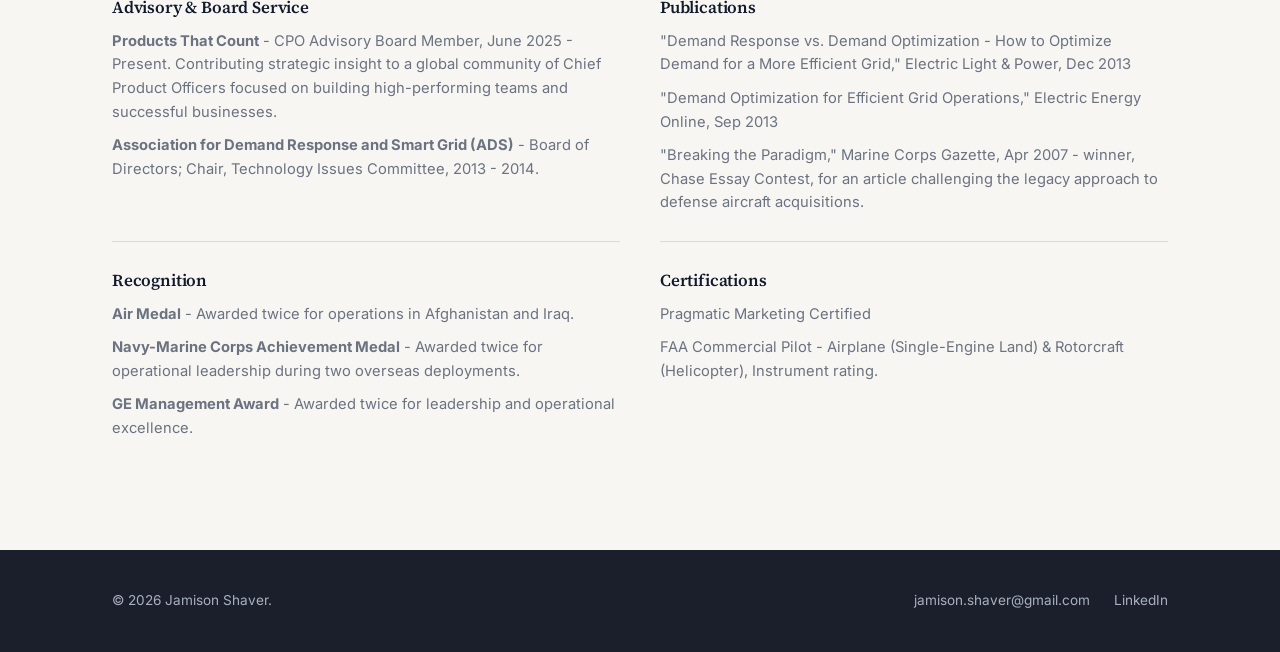
==== commit 7f8ff8b5: "EagleView role progression; About page updates; favicon weight 400" ====
--- a/about.html
+++ b/about.html
@@ -86,9 +86,23 @@
         <p>Having worked across Fortune 100, venture-backed startups, and private equity-backed companies, I've learned that good product decisions are rarely about applying a playbook - they're about exercising sound judgment and applying frameworks within the realities of a particular business.</p>
       </div>
       <div class="phil-card">
-        <span class="eyebrow">On Judgment</span>
+        <span class="eyebrow">Market Philosophy</span>
         <p>Despite the best business plans, markets ultimately decide whether a product succeeds. I've learned as much from failure as from success - and that's taught me when to stop, pivot, or persevere.</p>
       </div>
+    </div>
+  </div>
+</section>
+
+<section class="section-alt">
+  <div class="wrap">
+    <div class="section-head">
+      <span class="eyebrow">Judgment in Practice</span>
+      <h2>At Eagleview</h2>
+    </div>
+    <div class="prose" style="max-width: 680px;">
+      <p>Resources historically focused on maintaining existing products and tech debt — a pattern that led to flat revenue growth. The first judgment call was to redirect up to 60% of engineering capacity toward growth and focus on launching the company's first major new product in years.</p>
+      <p>That required reorganizing the product team around customer outcomes rather than internal processes. We established a disciplined evaluation framework — assessing every opportunity against customer value, strategic fit, and business impact — and used it to say no as deliberately as we said yes. Teams were restructured around the company's major growth vectors, each with a dedicated business plan, ensuring the portfolio operated as a connected strategy rather than a collection of independent releases.</p>
+      <p>Four years later, that cycle of continuous innovation generated over $140M in new revenue, a 5x return on invested capital, and converted a third of the business to a recurring subscription model.</p>
     </div>
   </div>
 </section>
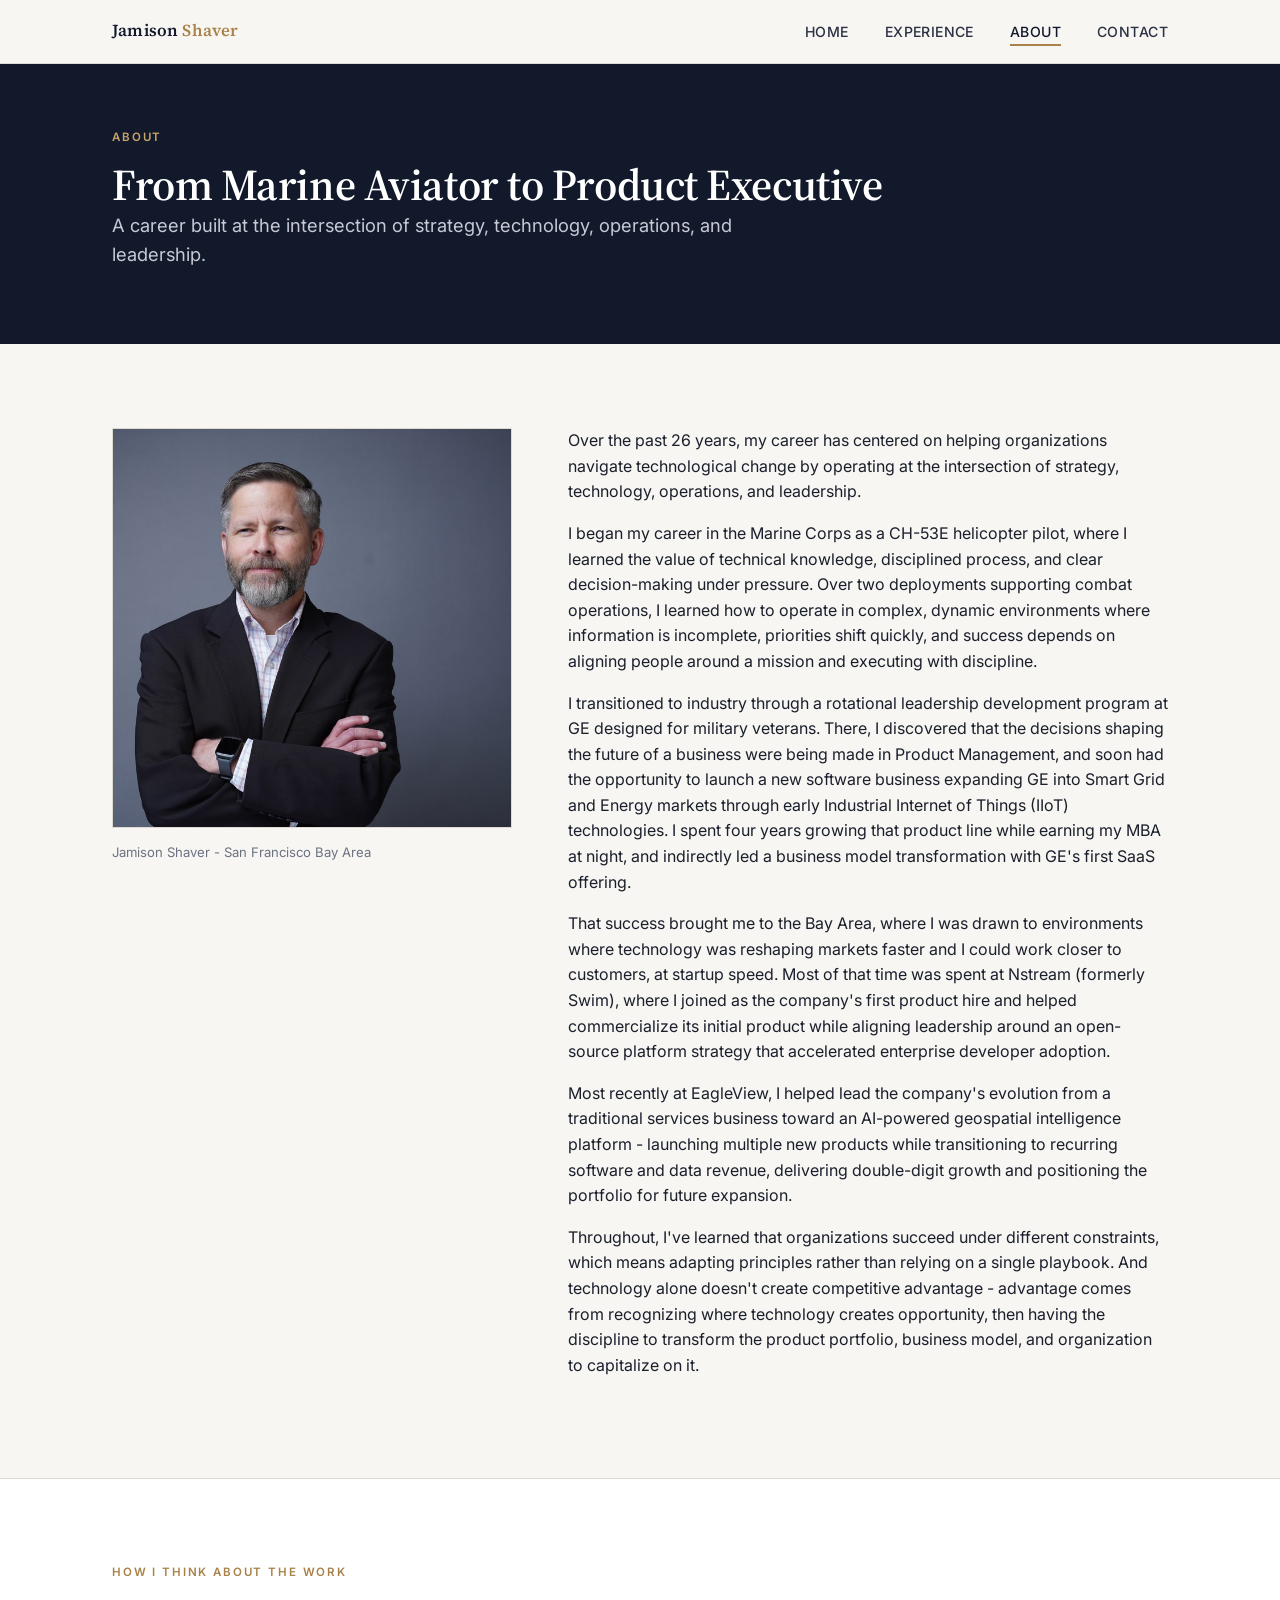
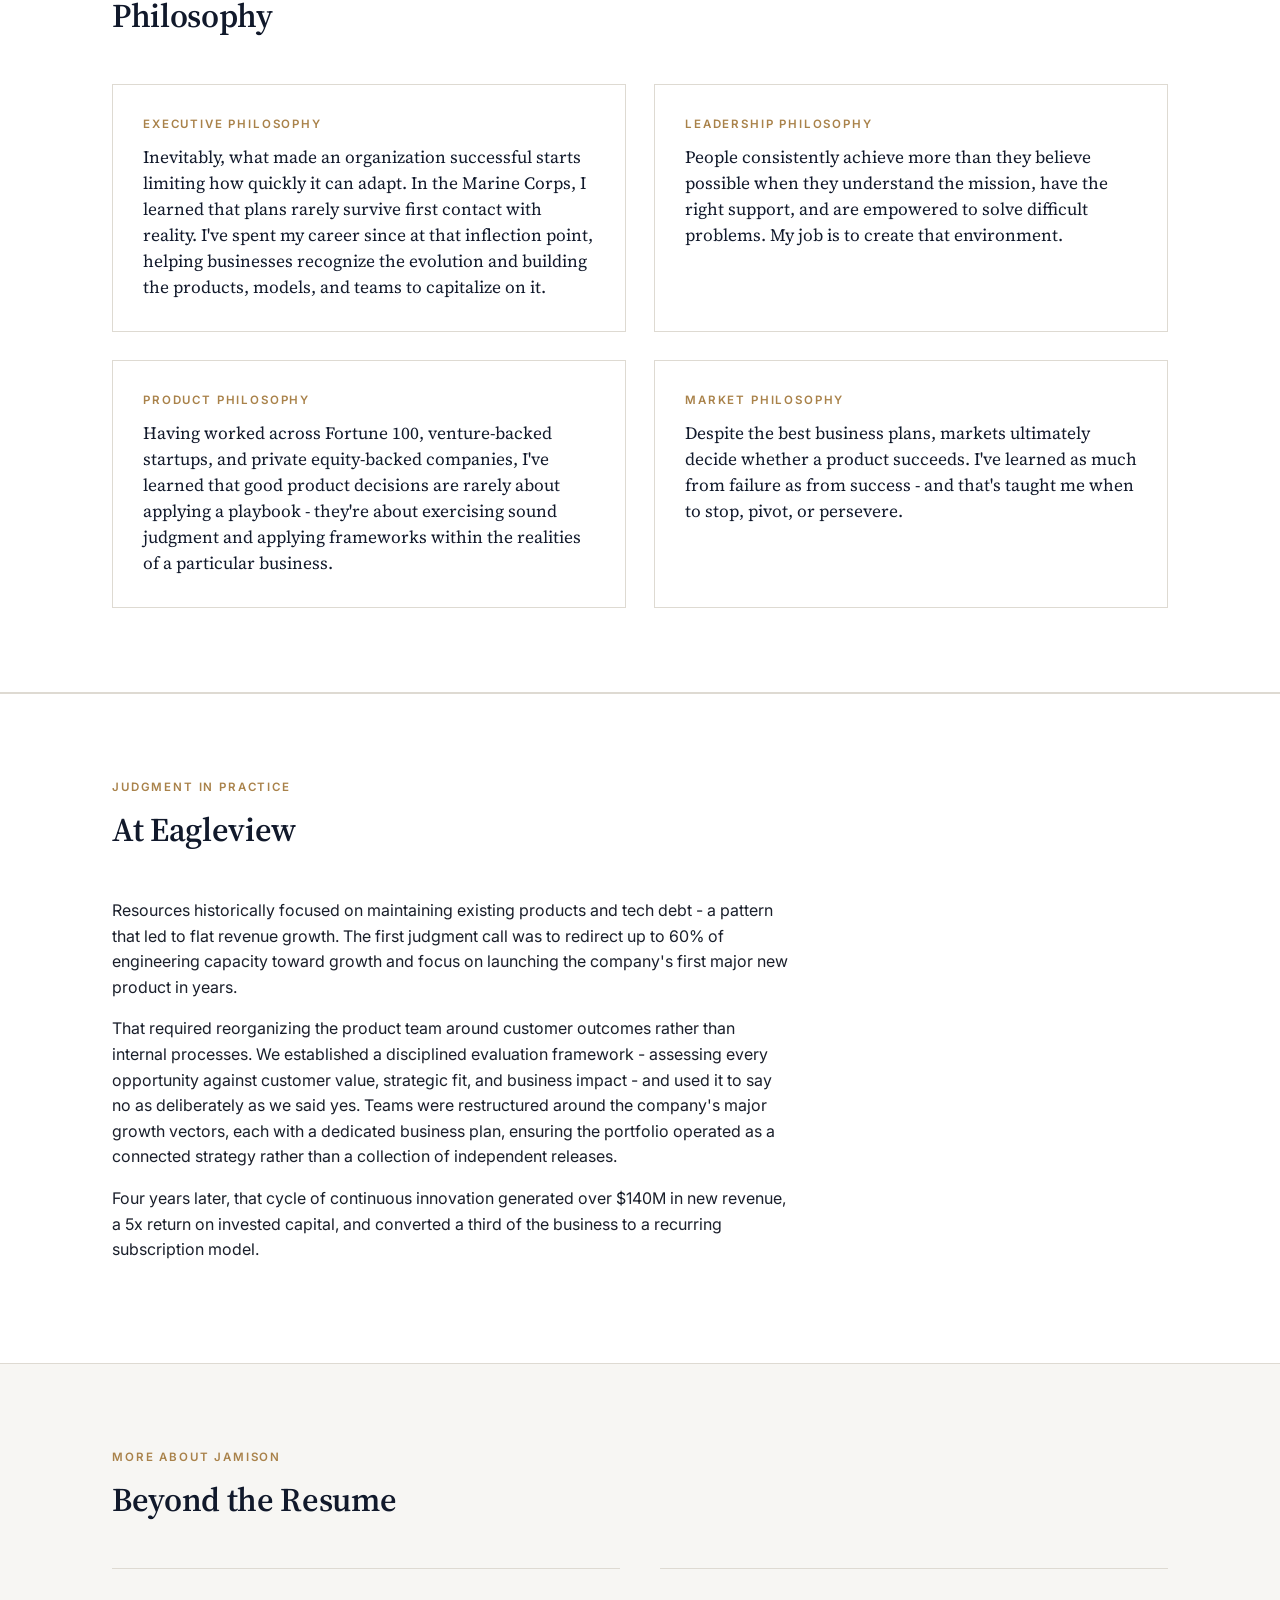
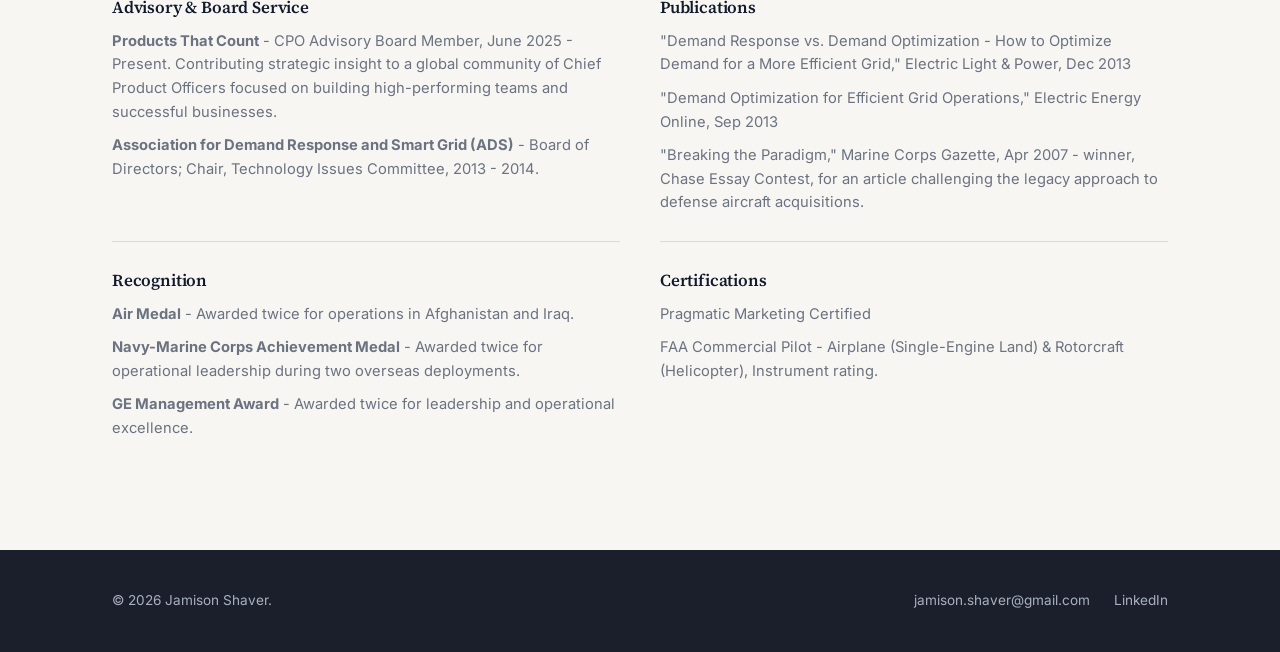
==== commit d5d3fb54: "Add Bit Stew to Experience; fix em dashes in About; update meta descriptions" ====
--- a/about.html
+++ b/about.html
@@ -100,8 +100,8 @@
       <h2>At Eagleview</h2>
     </div>
     <div class="prose" style="max-width: 680px;">
-      <p>Resources historically focused on maintaining existing products and tech debt — a pattern that led to flat revenue growth. The first judgment call was to redirect up to 60% of engineering capacity toward growth and focus on launching the company's first major new product in years.</p>
-      <p>That required reorganizing the product team around customer outcomes rather than internal processes. We established a disciplined evaluation framework — assessing every opportunity against customer value, strategic fit, and business impact — and used it to say no as deliberately as we said yes. Teams were restructured around the company's major growth vectors, each with a dedicated business plan, ensuring the portfolio operated as a connected strategy rather than a collection of independent releases.</p>
+      <p>Resources historically focused on maintaining existing products and tech debt - a pattern that led to flat revenue growth. The first judgment call was to redirect up to 60% of engineering capacity toward growth and focus on launching the company's first major new product in years.</p>
+      <p>That required reorganizing the product team around customer outcomes rather than internal processes. We established a disciplined evaluation framework - assessing every opportunity against customer value, strategic fit, and business impact - and used it to say no as deliberately as we said yes. Teams were restructured around the company's major growth vectors, each with a dedicated business plan, ensuring the portfolio operated as a connected strategy rather than a collection of independent releases.</p>
       <p>Four years later, that cycle of continuous innovation generated over $140M in new revenue, a 5x return on invested capital, and converted a third of the business to a recurring subscription model.</p>
     </div>
   </div>
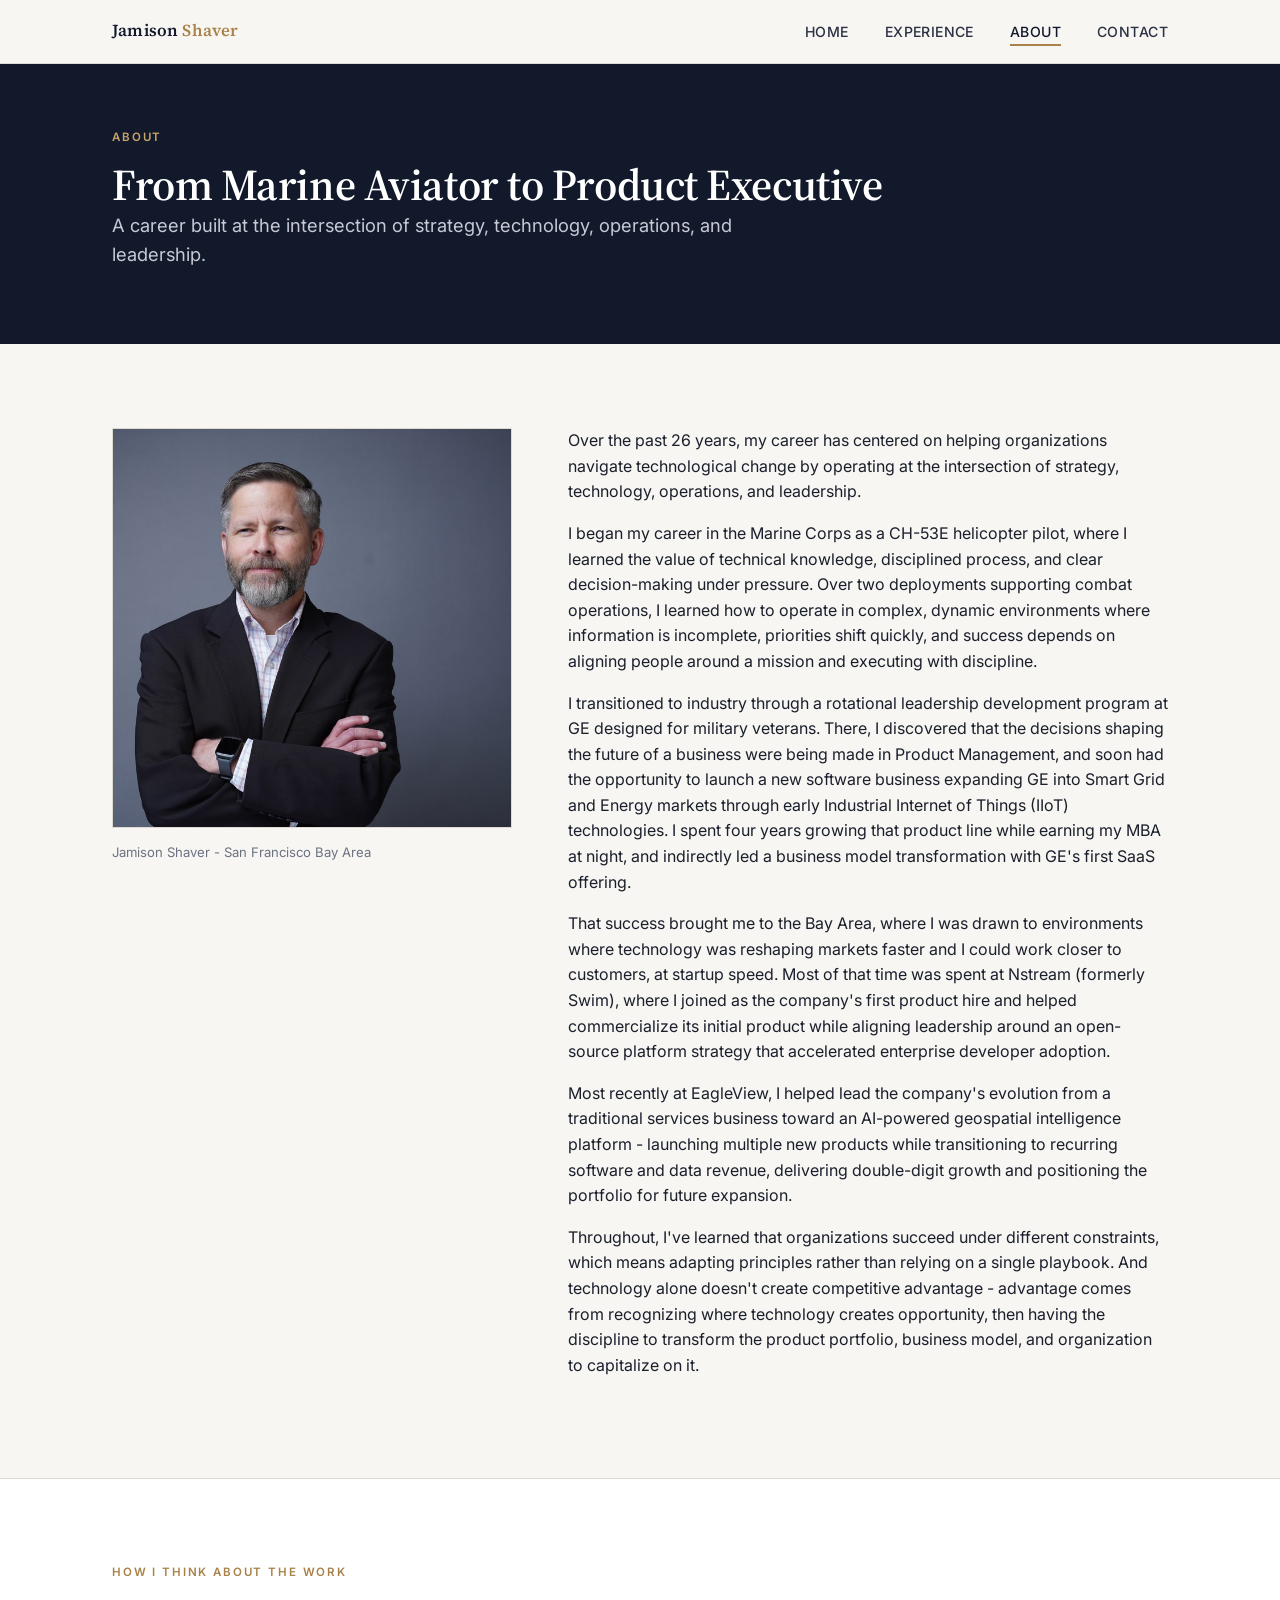
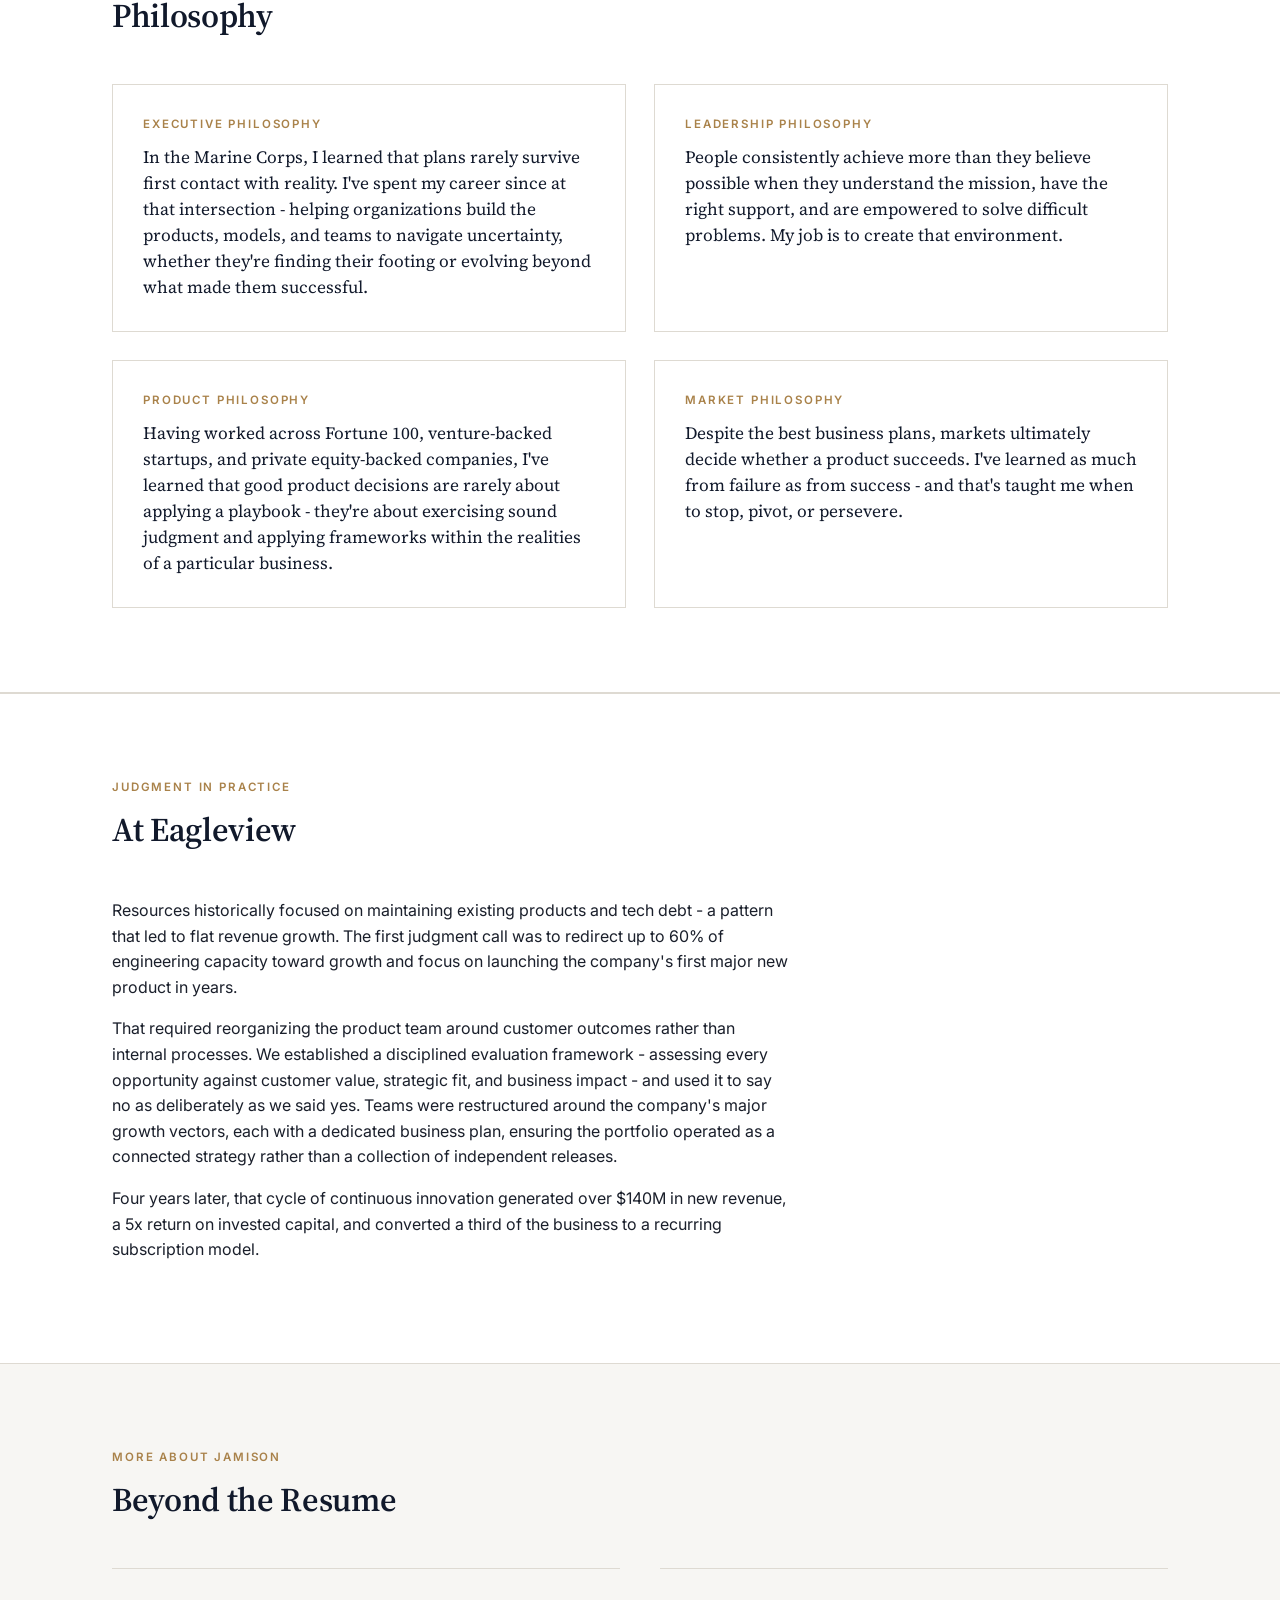
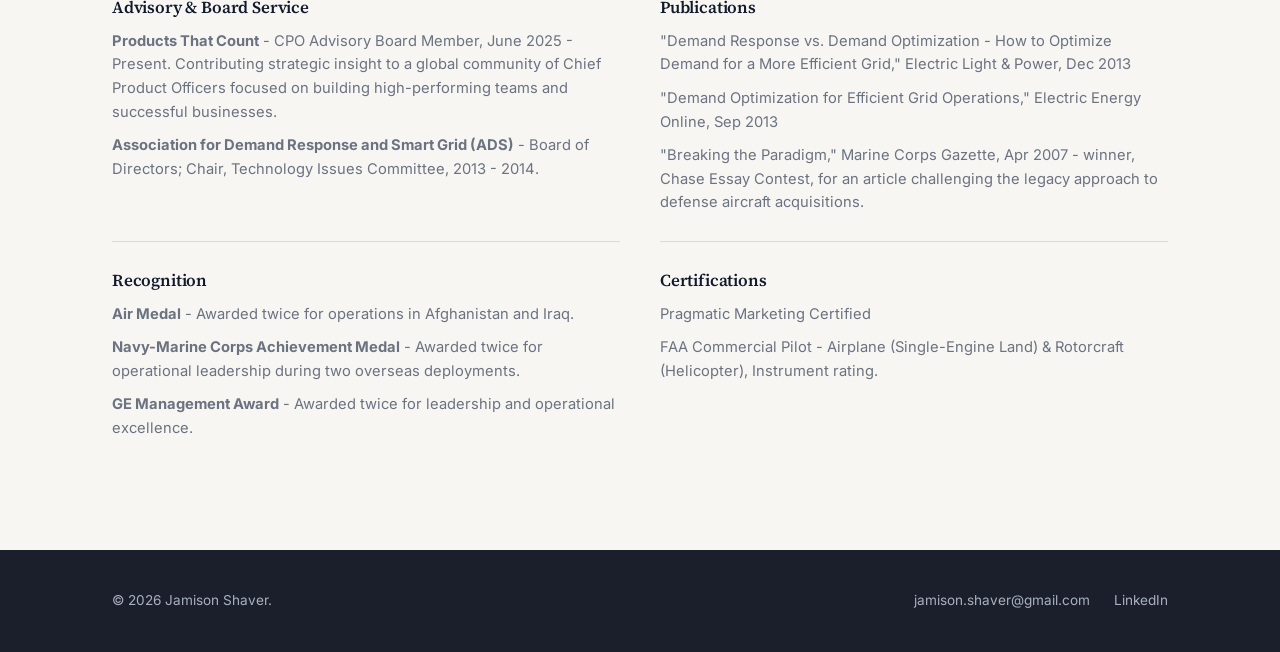
==== commit 45034a1b: "Refresh copy: pull-quote, executive philosophy, experience lede" ====
--- a/about.html
+++ b/about.html
@@ -75,7 +75,7 @@
     <div class="philosophy-grid">
       <div class="phil-card">
         <span class="eyebrow">Executive Philosophy</span>
-        <p>Inevitably, what made an organization successful starts limiting how quickly it can adapt. In the Marine Corps, I learned that plans rarely survive first contact with reality. I've spent my career since at that inflection point, helping businesses recognize the evolution and building the products, models, and teams to capitalize on it.</p>
+        <p>In the Marine Corps, I learned that plans rarely survive first contact with reality. I've spent my career since at that intersection - helping organizations build the products, models, and teams to navigate uncertainty, whether they're finding their footing or evolving beyond what made them successful.</p>
       </div>
       <div class="phil-card">
         <span class="eyebrow">Leadership Philosophy</span>
